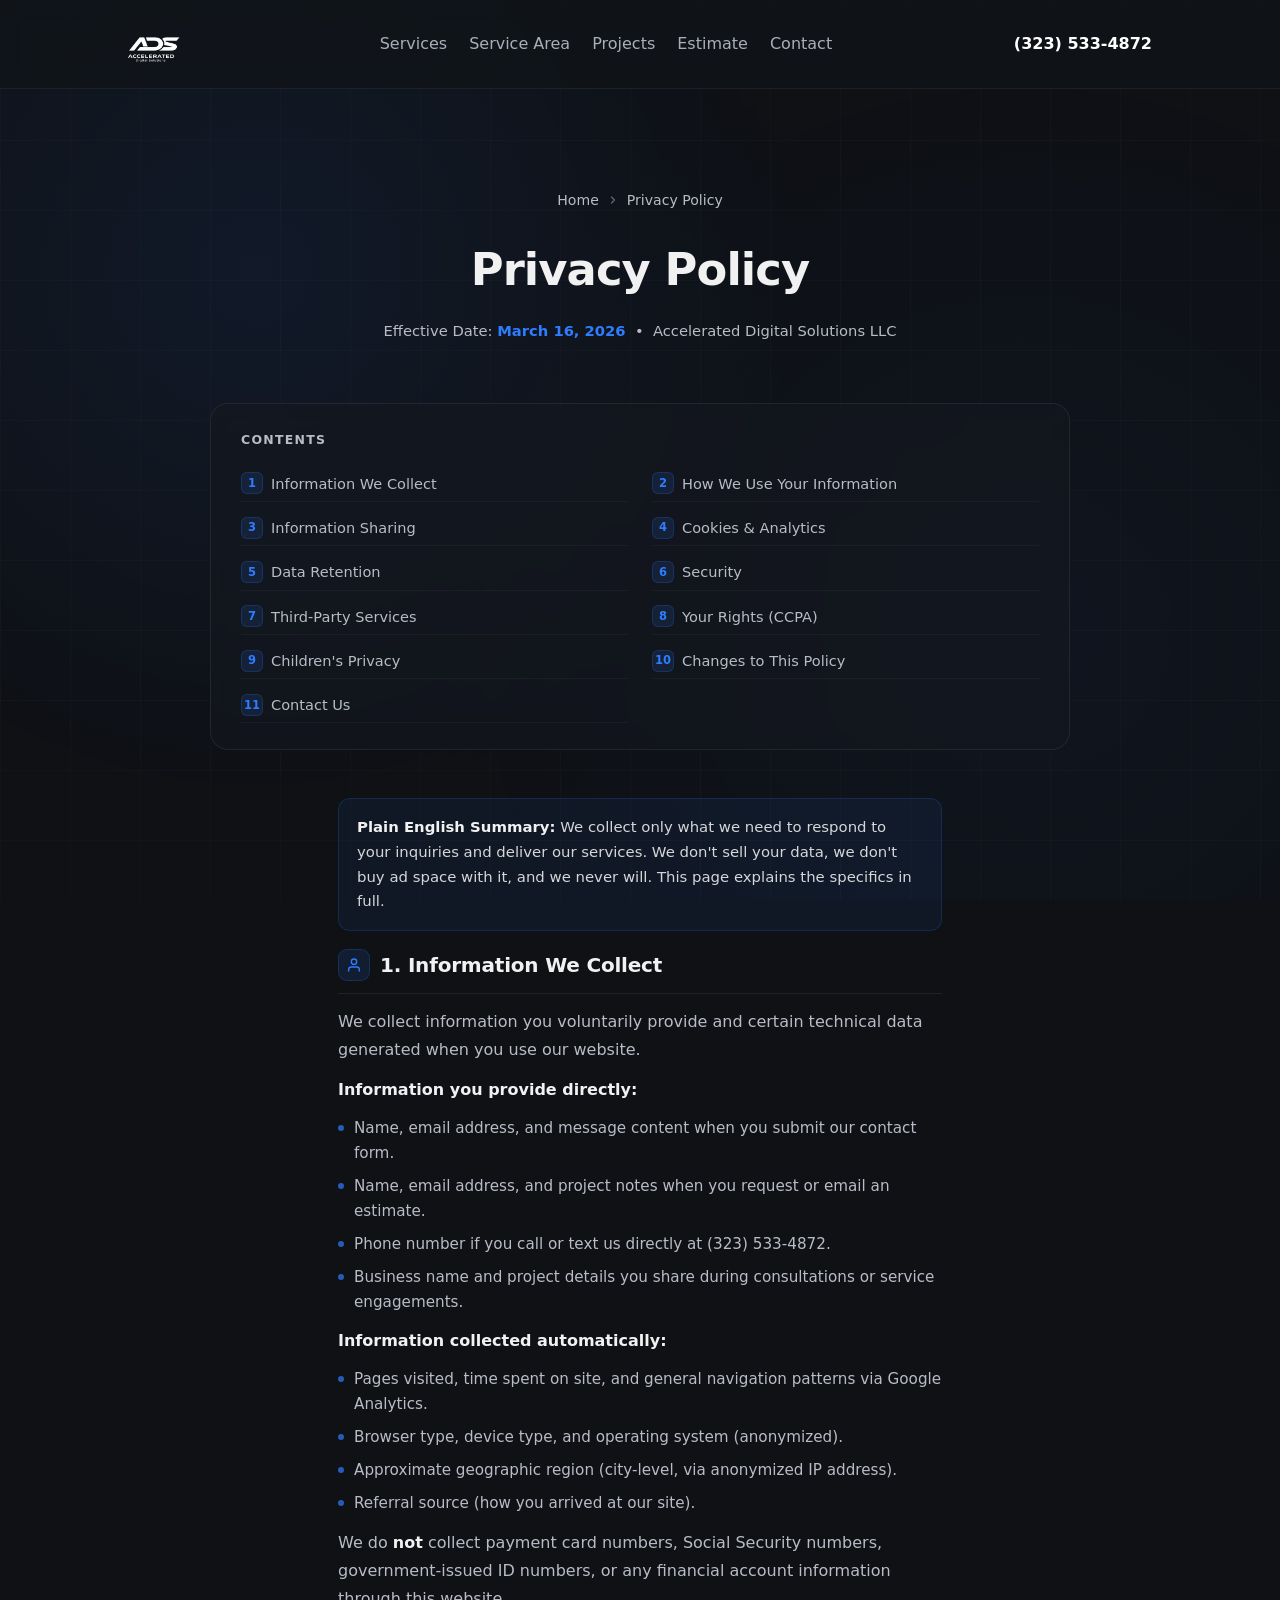
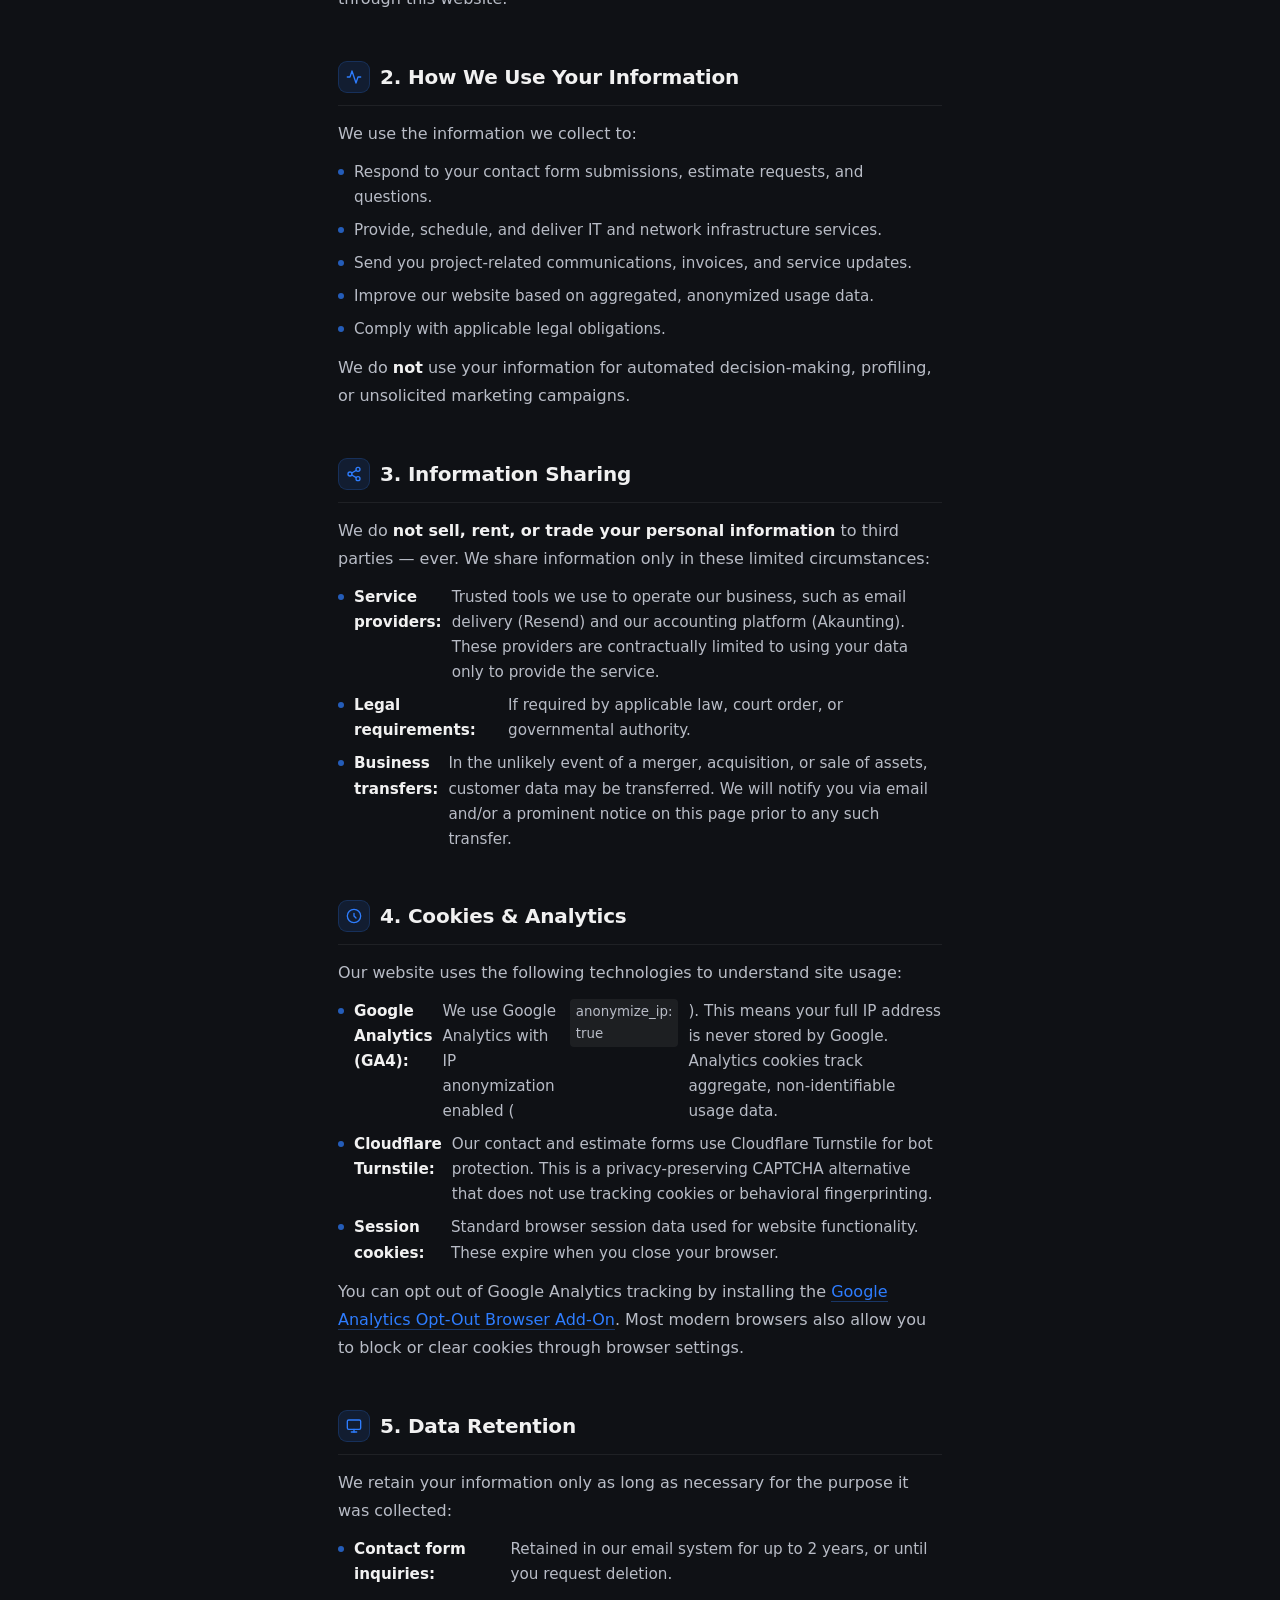
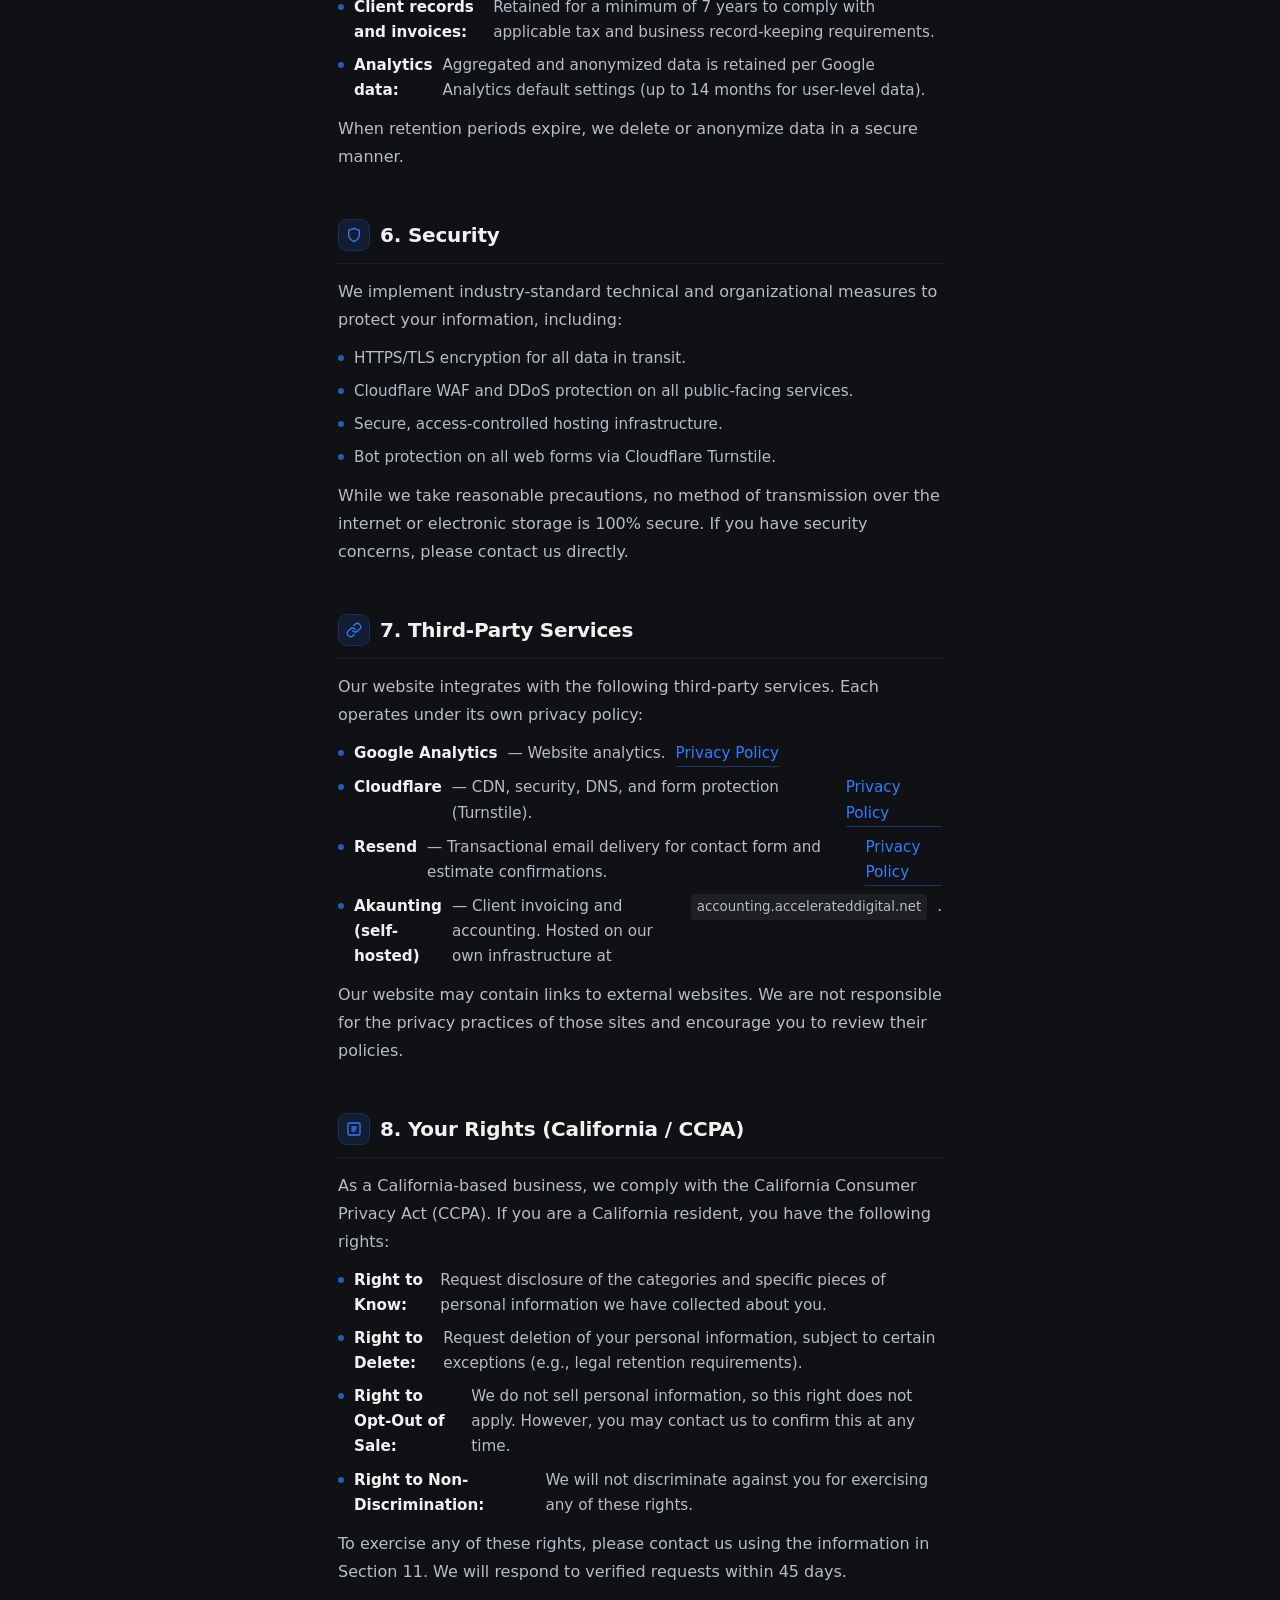
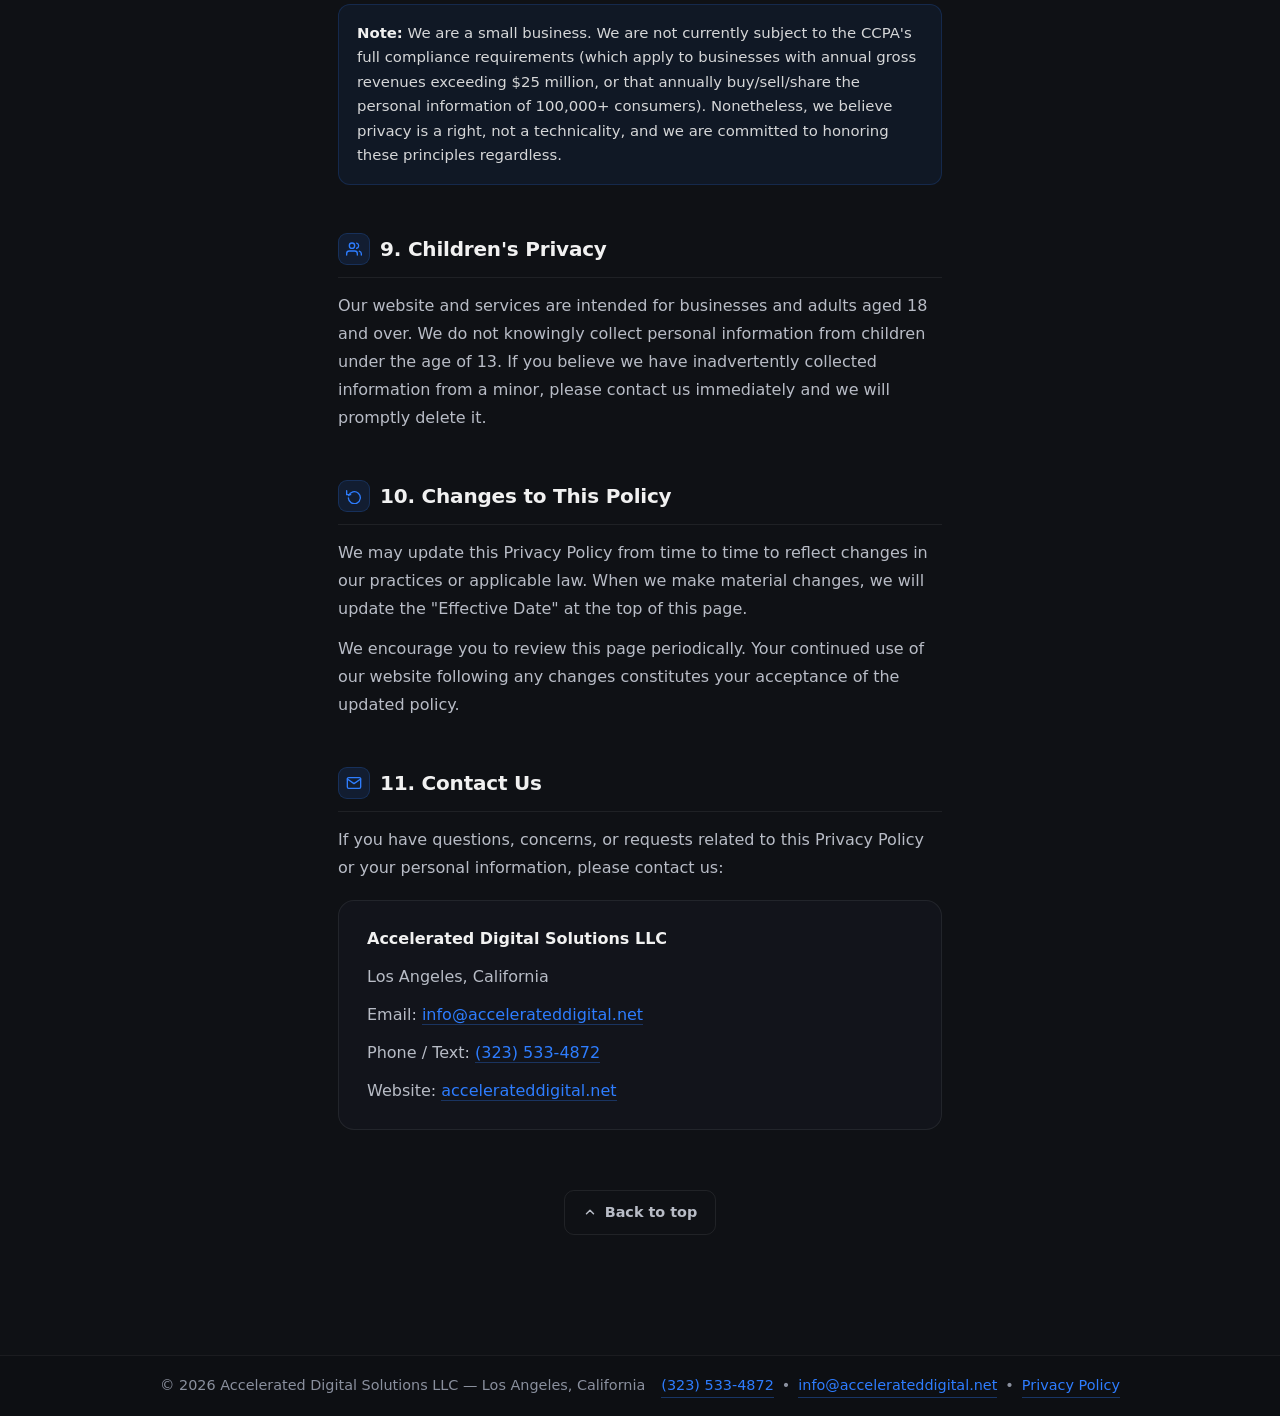
==== privacy-policy.html @ c63324ec "Page creation" ====
<!DOCTYPE html>
<html lang="en">
<head>
  <meta charset="UTF-8" />
  <meta name="viewport" content="width=device-width, initial-scale=1.0" />
  <title>Privacy Policy | Accelerated Digital Solutions LLC</title>
  <meta name="description" content="Privacy Policy for Accelerated Digital Solutions LLC. Learn how we collect, use, and protect your information." />
  <meta name="robots" content="index,follow" />
  <meta name="author" content="Accelerated Digital Solutions LLC" />
  <link rel="canonical" href="https://www.accelerateddigital.net/privacy-policy" />

  <!-- Open Graph -->
  <meta property="og:type" content="website" />
  <meta property="og:url" content="https://www.accelerateddigital.net/privacy-policy" />
  <meta property="og:title" content="Privacy Policy | Accelerated Digital Solutions LLC" />
  <meta property="og:description" content="Privacy Policy for Accelerated Digital Solutions LLC." />
  <meta property="og:image" content="https://www.accelerateddigital.net/assets/og-image.png" />
  <meta property="og:site_name" content="Accelerated Digital Solutions LLC" />

  <!-- Google Analytics -->
  <script async src="https://www.googletagmanager.com/gtag/js?id=G-X59WX00S4E"></script>
  <script>
    window.dataLayer = window.dataLayer || [];
    function gtag(){dataLayer.push(arguments);}
    gtag('js', new Date());
    gtag('config', 'G-X59WX00S4E', { anonymize_ip: true });
  </script>

  <link rel="stylesheet" href="style.css?v=2" />
  <link rel="icon" href="assets/favicon.svg" type="image/svg+xml" />

  <style>
    /* ===== Privacy page specific styles ===== */
    .privacy-hero {
      padding: 100px 10% 60px;
      text-align: center;
      position: relative;
    }
    .privacy-hero h1 {
      font-size: clamp(2rem, 3.5vw, 2.8rem);
      margin-bottom: 14px;
      letter-spacing: -0.02em;
    }
    .privacy-hero .effective {
      color: var(--muted);
      font-size: 0.92rem;
    }
    .privacy-hero .effective span {
      color: var(--accent);
      font-weight: 600;
    }

    /* Breadcrumb */
    .breadcrumb {
      display: flex;
      align-items: center;
      justify-content: center;
      gap: 8px;
      margin-bottom: 22px;
      font-size: 0.88rem;
      color: var(--muted);
    }
    .breadcrumb a {
      color: var(--muted);
      text-decoration: none;
      transition: color .2s;
    }
    .breadcrumb a:hover { color: var(--text); }
    .breadcrumb svg { opacity: 0.5; flex-shrink: 0; }

    /* Table of contents */
    .toc-card {
      max-width: 860px;
      margin: 0 auto 48px;
      padding: 26px 30px;
      background: rgba(21,24,31,0.65);
      border: 1px solid rgba(255,255,255,0.07);
      border-radius: 18px;
      backdrop-filter: blur(8px);
    }
    .toc-card h2 {
      font-size: 0.78rem;
      font-weight: 700;
      text-transform: uppercase;
      letter-spacing: 0.1em;
      color: var(--muted);
      margin-bottom: 16px;
    }
    .toc-grid {
      display: grid;
      grid-template-columns: 1fr 1fr;
      gap: 8px 24px;
    }
    .toc-grid a {
      display: flex;
      align-items: center;
      gap: 8px;
      color: var(--muted);
      text-decoration: none;
      font-size: 0.91rem;
      padding: 6px 0;
      border-bottom: 1px solid rgba(255,255,255,0.04);
      transition: color .18s;
    }
    .toc-grid a:hover { color: var(--text); }
    .toc-num {
      flex: 0 0 22px;
      height: 22px;
      border-radius: 6px;
      background: rgba(46,125,255,0.12);
      border: 1px solid rgba(46,125,255,0.2);
      color: var(--accent);
      font-size: 0.72rem;
      font-weight: 700;
      display: flex;
      align-items: center;
      justify-content: center;
    }

    /* Main content area */
    .privacy-content {
      max-width: 860px;
      margin: 0 auto;
      padding: 0 10% 80px;
    }
    .privacy-section {
      margin-bottom: 48px;
      scroll-margin-top: 100px;
    }
    .privacy-section h2 {
      font-size: 1.25rem;
      font-weight: 700;
      letter-spacing: -0.01em;
      margin-bottom: 14px;
      padding-bottom: 12px;
      border-bottom: 1px solid rgba(255,255,255,0.07);
      display: flex;
      align-items: center;
      gap: 10px;
    }
    .section-icon {
      width: 32px;
      height: 32px;
      border-radius: 9px;
      background: rgba(46,125,255,0.12);
      border: 1px solid rgba(46,125,255,0.2);
      display: flex;
      align-items: center;
      justify-content: center;
      color: var(--accent);
      flex-shrink: 0;
    }
    .privacy-section p {
      color: var(--muted);
      line-height: 1.75;
      margin-bottom: 12px;
    }
    .privacy-section p:last-child { margin-bottom: 0; }
    .privacy-section ul {
      list-style: none;
      padding: 0;
      margin: 12px 0;
      display: flex;
      flex-direction: column;
      gap: 8px;
    }
    .privacy-section ul li {
      display: flex;
      align-items: flex-start;
      gap: 10px;
      color: var(--muted);
      font-size: 0.95rem;
      line-height: 1.65;
    }
    .bullet-dot {
      flex: 0 0 6px;
      width: 6px;
      height: 6px;
      border-radius: 50%;
      background: var(--accent);
      margin-top: 9px;
      opacity: 0.7;
    }

    /* Info callout boxes */
    .info-box {
      background: rgba(46,125,255,0.07);
      border: 1px solid rgba(46,125,255,0.18);
      border-radius: 12px;
      padding: 16px 18px;
      margin: 18px 0;
      color: rgba(241,241,241,0.88);
      font-size: 0.93rem;
      line-height: 1.65;
    }
    .info-box strong { color: var(--text); }

    /* Contact block */
    .contact-block {
      background: rgba(21,24,31,0.65);
      border: 1px solid rgba(255,255,255,0.07);
      border-radius: 16px;
      padding: 24px 28px;
      margin-top: 18px;
    }
    .contact-block p {
      margin-bottom: 10px;
    }
    .contact-block a {
      color: var(--accent);
      text-decoration: none;
      border-bottom: 1px solid rgba(46,125,255,0.3);
      transition: border-color .2s;
    }
    .contact-block a:hover { border-bottom-color: rgba(46,125,255,0.8); }

    /* Back to top */
    .back-to-top {
      display: flex;
      justify-content: center;
      margin-top: 60px;
      padding-bottom: 40px;
    }
    .back-to-top a {
      display: inline-flex;
      align-items: center;
      gap: 8px;
      color: var(--muted);
      text-decoration: none;
      font-size: 0.9rem;
      font-weight: 600;
      padding: 10px 18px;
      border: 1px solid rgba(255,255,255,0.08);
      border-radius: 10px;
      transition: color .2s, border-color .2s;
    }
    .back-to-top a:hover { color: var(--text); border-color: rgba(255,255,255,0.18); }

    /* Site footer inner layout (matches index) */
    .site-footer-inner {
      display: flex;
      flex-wrap: wrap;
      justify-content: center;
      gap: 8px 16px;
    }
    .site-footer-links {
      display: flex;
      align-items: center;
      gap: 8px;
      flex-wrap: wrap;
      justify-content: center;
    }

    @media (max-width: 720px) {
      .privacy-hero { padding: 90px 6% 50px; }
      .privacy-content { padding: 0 6% 60px; }
      .toc-card { margin: 0 6% 40px; }
      .toc-grid { grid-template-columns: 1fr; }
    }
  </style>
</head>
<body>
  <a class="skip-link" href="#main-content">Skip to main content</a>
  <div class="bg-grid" aria-hidden="true"></div>

  <header class="site-header" id="siteHeader">
    <a class="brand" href="/" aria-label="Accelerated Digital Solutions — Home">
      <img src="assets/ADS%20LOGO%20WHITE%20MONOGRAM.svg?v=1" alt="Accelerated Digital Solutions" class="brand-logo" draggable="false" />
    </a>
    <nav class="site-nav" id="siteNav" aria-label="Primary navigation">
      <a href="/#services">Services</a>
      <a href="/#service-area">Service Area</a>
      <a href="/#projects">Projects</a>
      <a href="/#estimate">Estimate</a>
      <a href="/#contact">Contact</a>
    </nav>
    <div class="contact-phone">
      <a href="tel:+13235334872">(323) 533-4872</a>
    </div>
    <button class="nav-hamburger" id="navHamburger" type="button"
      aria-label="Open navigation menu" aria-expanded="false" aria-controls="mobileNavPanel">
      <span class="ham-bar"></span>
      <span class="ham-bar"></span>
      <span class="ham-bar"></span>
    </button>
  </header>

  <!-- Mobile nav overlay -->
  <div id="mobileNavPanel" class="mobile-nav-panel" hidden aria-label="Mobile navigation">
    <nav class="mobile-nav-links">
      <a href="/#services">Services</a>
      <a href="/#service-area">Service Area</a>
      <a href="/#projects">Projects</a>
      <a href="/#estimate">Estimate</a>
      <a href="/#contact">Contact</a>
    </nav>
    <a class="mobile-nav-phone" href="tel:+13235334872">(323) 533-4872</a>
  </div>

  <main id="main-content">

    <!-- Hero -->
    <section class="privacy-hero">
      <nav class="breadcrumb" aria-label="Breadcrumb">
        <a href="/">Home</a>
        <svg width="12" height="12" viewBox="0 0 24 24" fill="none" stroke="currentColor" stroke-width="2.5" stroke-linecap="round" stroke-linejoin="round" aria-hidden="true"><path d="M9 18l6-6-6-6"/></svg>
        <span>Privacy Policy</span>
      </nav>
      <h1>Privacy Policy</h1>
      <p class="effective">Effective Date: <span>March 16, 2026</span> &nbsp;•&nbsp; Accelerated Digital Solutions LLC</p>
    </section>

    <!-- Table of Contents -->
    <div class="toc-card" role="navigation" aria-label="Table of contents">
      <h2>Contents</h2>
      <div class="toc-grid">
        <a href="#information-we-collect"><span class="toc-num">1</span>Information We Collect</a>
        <a href="#how-we-use"><span class="toc-num">2</span>How We Use Your Information</a>
        <a href="#information-sharing"><span class="toc-num">3</span>Information Sharing</a>
        <a href="#cookies-analytics"><span class="toc-num">4</span>Cookies &amp; Analytics</a>
        <a href="#data-retention"><span class="toc-num">5</span>Data Retention</a>
        <a href="#security"><span class="toc-num">6</span>Security</a>
        <a href="#third-party"><span class="toc-num">7</span>Third-Party Services</a>
        <a href="#your-rights"><span class="toc-num">8</span>Your Rights (CCPA)</a>
        <a href="#childrens-privacy"><span class="toc-num">9</span>Children's Privacy</a>
        <a href="#changes"><span class="toc-num">10</span>Changes to This Policy</a>
        <a href="#contact-us"><span class="toc-num">11</span>Contact Us</a>
      </div>
    </div>

    <!-- Content -->
    <div class="privacy-content">

      <div class="info-box">
        <strong>Plain English Summary:</strong> We collect only what we need to respond to your inquiries and deliver our services. We don't sell your data, we don't buy ad space with it, and we never will. This page explains the specifics in full.
      </div>

      <!-- 1. Information We Collect -->
      <section class="privacy-section" id="information-we-collect">
        <h2>
          <span class="section-icon" aria-hidden="true">
            <svg width="16" height="16" viewBox="0 0 24 24" fill="none" stroke="currentColor" stroke-width="2" stroke-linecap="round" stroke-linejoin="round"><path d="M20 21v-2a4 4 0 0 0-4-4H8a4 4 0 0 0-4 4v2"/><circle cx="12" cy="7" r="4"/></svg>
          </span>
          1. Information We Collect
        </h2>
        <p>We collect information you voluntarily provide and certain technical data generated when you use our website.</p>

        <p><strong style="color:var(--text);">Information you provide directly:</strong></p>
        <ul>
          <li><span class="bullet-dot" aria-hidden="true"></span>Name, email address, and message content when you submit our contact form.</li>
          <li><span class="bullet-dot" aria-hidden="true"></span>Name, email address, and project notes when you request or email an estimate.</li>
          <li><span class="bullet-dot" aria-hidden="true"></span>Phone number if you call or text us directly at (323) 533-4872.</li>
          <li><span class="bullet-dot" aria-hidden="true"></span>Business name and project details you share during consultations or service engagements.</li>
        </ul>

        <p><strong style="color:var(--text);">Information collected automatically:</strong></p>
        <ul>
          <li><span class="bullet-dot" aria-hidden="true"></span>Pages visited, time spent on site, and general navigation patterns via Google Analytics.</li>
          <li><span class="bullet-dot" aria-hidden="true"></span>Browser type, device type, and operating system (anonymized).</li>
          <li><span class="bullet-dot" aria-hidden="true"></span>Approximate geographic region (city-level, via anonymized IP address).</li>
          <li><span class="bullet-dot" aria-hidden="true"></span>Referral source (how you arrived at our site).</li>
        </ul>
        <p>We do <strong style="color:var(--text);">not</strong> collect payment card numbers, Social Security numbers, government-issued ID numbers, or any financial account information through this website.</p>
      </section>

      <!-- 2. How We Use -->
      <section class="privacy-section" id="how-we-use">
        <h2>
          <span class="section-icon" aria-hidden="true">
            <svg width="16" height="16" viewBox="0 0 24 24" fill="none" stroke="currentColor" stroke-width="2" stroke-linecap="round" stroke-linejoin="round"><polyline points="22 12 18 12 15 21 9 3 6 12 2 12"/></svg>
          </span>
          2. How We Use Your Information
        </h2>
        <p>We use the information we collect to:</p>
        <ul>
          <li><span class="bullet-dot" aria-hidden="true"></span>Respond to your contact form submissions, estimate requests, and questions.</li>
          <li><span class="bullet-dot" aria-hidden="true"></span>Provide, schedule, and deliver IT and network infrastructure services.</li>
          <li><span class="bullet-dot" aria-hidden="true"></span>Send you project-related communications, invoices, and service updates.</li>
          <li><span class="bullet-dot" aria-hidden="true"></span>Improve our website based on aggregated, anonymized usage data.</li>
          <li><span class="bullet-dot" aria-hidden="true"></span>Comply with applicable legal obligations.</li>
        </ul>
        <p>We do <strong style="color:var(--text);">not</strong> use your information for automated decision-making, profiling, or unsolicited marketing campaigns.</p>
      </section>

      <!-- 3. Information Sharing -->
      <section class="privacy-section" id="information-sharing">
        <h2>
          <span class="section-icon" aria-hidden="true">
            <svg width="16" height="16" viewBox="0 0 24 24" fill="none" stroke="currentColor" stroke-width="2" stroke-linecap="round" stroke-linejoin="round"><circle cx="18" cy="5" r="3"/><circle cx="6" cy="12" r="3"/><circle cx="18" cy="19" r="3"/><line x1="8.59" y1="13.51" x2="15.42" y2="17.49"/><line x1="15.41" y1="6.51" x2="8.59" y2="10.49"/></svg>
          </span>
          3. Information Sharing
        </h2>
        <p>We do <strong style="color:var(--text);">not sell, rent, or trade your personal information</strong> to third parties — ever. We share information only in these limited circumstances:</p>
        <ul>
          <li><span class="bullet-dot" aria-hidden="true"></span><strong style="color:var(--text);">Service providers:</strong> Trusted tools we use to operate our business, such as email delivery (Resend) and our accounting platform (Akaunting). These providers are contractually limited to using your data only to provide the service.</li>
          <li><span class="bullet-dot" aria-hidden="true"></span><strong style="color:var(--text);">Legal requirements:</strong> If required by applicable law, court order, or governmental authority.</li>
          <li><span class="bullet-dot" aria-hidden="true"></span><strong style="color:var(--text);">Business transfers:</strong> In the unlikely event of a merger, acquisition, or sale of assets, customer data may be transferred. We will notify you via email and/or a prominent notice on this page prior to any such transfer.</li>
        </ul>
      </section>

      <!-- 4. Cookies & Analytics -->
      <section class="privacy-section" id="cookies-analytics">
        <h2>
          <span class="section-icon" aria-hidden="true">
            <svg width="16" height="16" viewBox="0 0 24 24" fill="none" stroke="currentColor" stroke-width="2" stroke-linecap="round" stroke-linejoin="round"><circle cx="12" cy="12" r="10"/><path d="M12 8v4l3 3"/></svg>
          </span>
          4. Cookies &amp; Analytics
        </h2>
        <p>Our website uses the following technologies to understand site usage:</p>
        <ul>
          <li><span class="bullet-dot" aria-hidden="true"></span><strong style="color:var(--text);">Google Analytics (GA4):</strong> We use Google Analytics with IP anonymization enabled (<code style="background:rgba(255,255,255,0.06);padding:2px 6px;border-radius:4px;font-size:0.88em;">anonymize_ip: true</code>). This means your full IP address is never stored by Google. Analytics cookies track aggregate, non-identifiable usage data.</li>
          <li><span class="bullet-dot" aria-hidden="true"></span><strong style="color:var(--text);">Cloudflare Turnstile:</strong> Our contact and estimate forms use Cloudflare Turnstile for bot protection. This is a privacy-preserving CAPTCHA alternative that does not use tracking cookies or behavioral fingerprinting.</li>
          <li><span class="bullet-dot" aria-hidden="true"></span><strong style="color:var(--text);">Session cookies:</strong> Standard browser session data used for website functionality. These expire when you close your browser.</li>
        </ul>
        <p>You can opt out of Google Analytics tracking by installing the <a href="https://tools.google.com/dlpage/gaoptout" target="_blank" rel="noopener noreferrer" class="link">Google Analytics Opt-Out Browser Add-On</a>. Most modern browsers also allow you to block or clear cookies through browser settings.</p>
      </section>

      <!-- 5. Data Retention -->
      <section class="privacy-section" id="data-retention">
        <h2>
          <span class="section-icon" aria-hidden="true">
            <svg width="16" height="16" viewBox="0 0 24 24" fill="none" stroke="currentColor" stroke-width="2" stroke-linecap="round" stroke-linejoin="round"><rect x="2" y="3" width="20" height="14" rx="2"/><line x1="8" y1="21" x2="16" y2="21"/><line x1="12" y1="17" x2="12" y2="21"/></svg>
          </span>
          5. Data Retention
        </h2>
        <p>We retain your information only as long as necessary for the purpose it was collected:</p>
        <ul>
          <li><span class="bullet-dot" aria-hidden="true"></span><strong style="color:var(--text);">Contact form inquiries:</strong> Retained in our email system for up to 2 years, or until you request deletion.</li>
          <li><span class="bullet-dot" aria-hidden="true"></span><strong style="color:var(--text);">Client records and invoices:</strong> Retained for a minimum of 7 years to comply with applicable tax and business record-keeping requirements.</li>
          <li><span class="bullet-dot" aria-hidden="true"></span><strong style="color:var(--text);">Analytics data:</strong> Aggregated and anonymized data is retained per Google Analytics default settings (up to 14 months for user-level data).</li>
        </ul>
        <p>When retention periods expire, we delete or anonymize data in a secure manner.</p>
      </section>

      <!-- 6. Security -->
      <section class="privacy-section" id="security">
        <h2>
          <span class="section-icon" aria-hidden="true">
            <svg width="16" height="16" viewBox="0 0 24 24" fill="none" stroke="currentColor" stroke-width="2" stroke-linecap="round" stroke-linejoin="round"><path d="M12 22s8-4 8-10V5l-8-3-8 3v7c0 6 8 10 8 10z"/></svg>
          </span>
          6. Security
        </h2>
        <p>We implement industry-standard technical and organizational measures to protect your information, including:</p>
        <ul>
          <li><span class="bullet-dot" aria-hidden="true"></span>HTTPS/TLS encryption for all data in transit.</li>
          <li><span class="bullet-dot" aria-hidden="true"></span>Cloudflare WAF and DDoS protection on all public-facing services.</li>
          <li><span class="bullet-dot" aria-hidden="true"></span>Secure, access-controlled hosting infrastructure.</li>
          <li><span class="bullet-dot" aria-hidden="true"></span>Bot protection on all web forms via Cloudflare Turnstile.</li>
        </ul>
        <p>While we take reasonable precautions, no method of transmission over the internet or electronic storage is 100% secure. If you have security concerns, please contact us directly.</p>
      </section>

      <!-- 7. Third-Party Services -->
      <section class="privacy-section" id="third-party">
        <h2>
          <span class="section-icon" aria-hidden="true">
            <svg width="16" height="16" viewBox="0 0 24 24" fill="none" stroke="currentColor" stroke-width="2" stroke-linecap="round" stroke-linejoin="round"><path d="M10 13a5 5 0 0 0 7.54.54l3-3a5 5 0 0 0-7.07-7.07l-1.72 1.71"/><path d="M14 11a5 5 0 0 0-7.54-.54l-3 3a5 5 0 0 0 7.07 7.07l1.71-1.71"/></svg>
          </span>
          7. Third-Party Services
        </h2>
        <p>Our website integrates with the following third-party services. Each operates under its own privacy policy:</p>
        <ul>
          <li><span class="bullet-dot" aria-hidden="true"></span><strong style="color:var(--text);">Google Analytics</strong> — Website analytics. <a href="https://policies.google.com/privacy" target="_blank" rel="noopener noreferrer" class="link">Privacy Policy</a></li>
          <li><span class="bullet-dot" aria-hidden="true"></span><strong style="color:var(--text);">Cloudflare</strong> — CDN, security, DNS, and form protection (Turnstile). <a href="https://www.cloudflare.com/privacypolicy/" target="_blank" rel="noopener noreferrer" class="link">Privacy Policy</a></li>
          <li><span class="bullet-dot" aria-hidden="true"></span><strong style="color:var(--text);">Resend</strong> — Transactional email delivery for contact form and estimate confirmations. <a href="https://resend.com/privacy" target="_blank" rel="noopener noreferrer" class="link">Privacy Policy</a></li>
          <li><span class="bullet-dot" aria-hidden="true"></span><strong style="color:var(--text);">Akaunting (self-hosted)</strong> — Client invoicing and accounting. Hosted on our own infrastructure at <code style="background:rgba(255,255,255,0.06);padding:2px 6px;border-radius:4px;font-size:0.88em;">accounting.accelerateddigital.net</code>.</li>
        </ul>
        <p>Our website may contain links to external websites. We are not responsible for the privacy practices of those sites and encourage you to review their policies.</p>
      </section>

      <!-- 8. Your Rights (CCPA) -->
      <section class="privacy-section" id="your-rights">
        <h2>
          <span class="section-icon" aria-hidden="true">
            <svg width="16" height="16" viewBox="0 0 24 24" fill="none" stroke="currentColor" stroke-width="2" stroke-linecap="round" stroke-linejoin="round"><rect x="3" y="3" width="18" height="18" rx="2"/><path d="M9 9h6M9 12h6M9 15h4"/></svg>
          </span>
          8. Your Rights (California / CCPA)
        </h2>
        <p>As a California-based business, we comply with the California Consumer Privacy Act (CCPA). If you are a California resident, you have the following rights:</p>
        <ul>
          <li><span class="bullet-dot" aria-hidden="true"></span><strong style="color:var(--text);">Right to Know:</strong> Request disclosure of the categories and specific pieces of personal information we have collected about you.</li>
          <li><span class="bullet-dot" aria-hidden="true"></span><strong style="color:var(--text);">Right to Delete:</strong> Request deletion of your personal information, subject to certain exceptions (e.g., legal retention requirements).</li>
          <li><span class="bullet-dot" aria-hidden="true"></span><strong style="color:var(--text);">Right to Opt-Out of Sale:</strong> We do not sell personal information, so this right does not apply. However, you may contact us to confirm this at any time.</li>
          <li><span class="bullet-dot" aria-hidden="true"></span><strong style="color:var(--text);">Right to Non-Discrimination:</strong> We will not discriminate against you for exercising any of these rights.</li>
        </ul>
        <p>To exercise any of these rights, please contact us using the information in Section 11. We will respond to verified requests within 45 days.</p>
        <div class="info-box">
          <strong>Note:</strong> We are a small business. We are not currently subject to the CCPA's full compliance requirements (which apply to businesses with annual gross revenues exceeding $25 million, or that annually buy/sell/share the personal information of 100,000+ consumers). Nonetheless, we believe privacy is a right, not a technicality, and we are committed to honoring these principles regardless.
        </div>
      </section>

      <!-- 9. Children's Privacy -->
      <section class="privacy-section" id="childrens-privacy">
        <h2>
          <span class="section-icon" aria-hidden="true">
            <svg width="16" height="16" viewBox="0 0 24 24" fill="none" stroke="currentColor" stroke-width="2" stroke-linecap="round" stroke-linejoin="round"><path d="M17 21v-2a4 4 0 0 0-4-4H5a4 4 0 0 0-4 4v2"/><circle cx="9" cy="7" r="4"/><path d="M23 21v-2a4 4 0 0 0-3-3.87"/><path d="M16 3.13a4 4 0 0 1 0 7.75"/></svg>
          </span>
          9. Children's Privacy
        </h2>
        <p>Our website and services are intended for businesses and adults aged 18 and over. We do not knowingly collect personal information from children under the age of 13. If you believe we have inadvertently collected information from a minor, please contact us immediately and we will promptly delete it.</p>
      </section>

      <!-- 10. Changes -->
      <section class="privacy-section" id="changes">
        <h2>
          <span class="section-icon" aria-hidden="true">
            <svg width="16" height="16" viewBox="0 0 24 24" fill="none" stroke="currentColor" stroke-width="2" stroke-linecap="round" stroke-linejoin="round"><polyline points="1 4 1 10 7 10"/><path d="M3.51 15a9 9 0 1 0 .49-3.5"/></svg>
          </span>
          10. Changes to This Policy
        </h2>
        <p>We may update this Privacy Policy from time to time to reflect changes in our practices or applicable law. When we make material changes, we will update the "Effective Date" at the top of this page.</p>
        <p>We encourage you to review this page periodically. Your continued use of our website following any changes constitutes your acceptance of the updated policy.</p>
      </section>

      <!-- 11. Contact Us -->
      <section class="privacy-section" id="contact-us">
        <h2>
          <span class="section-icon" aria-hidden="true">
            <svg width="16" height="16" viewBox="0 0 24 24" fill="none" stroke="currentColor" stroke-width="2" stroke-linecap="round" stroke-linejoin="round"><path d="M4 4h16c1.1 0 2 .9 2 2v12c0 1.1-.9 2-2 2H4c-1.1 0-2-.9-2-2V6c0-1.1.9-2 2-2z"/><polyline points="22,6 12,13 2,6"/></svg>
          </span>
          11. Contact Us
        </h2>
        <p>If you have questions, concerns, or requests related to this Privacy Policy or your personal information, please contact us:</p>
        <div class="contact-block">
          <p><strong style="color:var(--text);">Accelerated Digital Solutions LLC</strong></p>
          <p>Los Angeles, California</p>
          <p>Email: <a href="mailto:info@accelerateddigital.net">info@accelerateddigital.net</a></p>
          <p>Phone / Text: <a href="tel:+13235334872">(323) 533-4872</a></p>
          <p>Website: <a href="https://www.accelerateddigital.net">accelerateddigital.net</a></p>
        </div>
      </section>

      <div class="back-to-top">
        <a href="#main-content">
          <svg width="14" height="14" viewBox="0 0 24 24" fill="none" stroke="currentColor" stroke-width="2.5" stroke-linecap="round" stroke-linejoin="round" aria-hidden="true"><path d="M18 15l-6-6-6 6"/></svg>
          Back to top
        </a>
      </div>

    </div>
  </main>

  <footer class="site-footer">
    <div class="site-footer-inner">
      <div>© 2026 Accelerated Digital Solutions LLC — Los Angeles, California</div>
      <div class="site-footer-links">
        <a class="link" href="tel:+13235334872">(323) 533-4872</a>
        <span aria-hidden="true">•</span>
        <a class="link" href="mailto:info@accelerateddigital.net">info@accelerateddigital.net</a>
        <span aria-hidden="true">•</span>
        <a class="link" href="/privacy-policy">Privacy Policy</a>
      </div>
    </div>
  </footer>

  <script>
    // Sticky header scroll effect
    (function () {
      const header = document.getElementById("siteHeader");
      const onScroll = () => header.classList.toggle("scrolled", (window.scrollY || 0) > 10);
      window.addEventListener("scroll", onScroll, { passive: true });
      onScroll();
    })();

    // Hamburger nav
    (function () {
      const hamburger = document.getElementById('navHamburger');
      const panel = document.getElementById('mobileNavPanel');
      if (!hamburger || !panel) return;
      const setOpen = (open) => {
        hamburger.setAttribute('aria-expanded', open ? 'true' : 'false');
        hamburger.classList.toggle('is-open', open);
        panel.hidden = !open;
        document.body.classList.toggle('nav-open', open);
      };
      hamburger.addEventListener('click', () => {
        setOpen(hamburger.getAttribute('aria-expanded') !== 'true');
      });
      panel.querySelectorAll('a').forEach(link => link.addEventListener('click', () => setOpen(false)));
      document.addEventListener('keydown', (e) => { if (e.key === 'Escape') setOpen(false); });
    })();
  </script>
</body>
</html>
---- style.css ----
html {
  scroll-behavior: smooth;
}

/* Offset anchor targets so sticky header doesn't cover the section */
section[id] {
  scroll-margin-top: 80px;
}

/* ===== Accessibility ===== */

/* Skip to main content link — visible only on keyboard focus */
.skip-link {
  position: fixed;
  top: -100%;
  left: 18px;
  z-index: 9999;
  background: var(--accent);
  color: white;
  font-weight: 700;
  font-size: 0.9rem;
  padding: 10px 20px;
  border-radius: 0 0 10px 10px;
  text-decoration: none;
  transition: top .15s ease;
}
.skip-link:focus {
  top: 0;
  outline: 3px solid white;
  outline-offset: 2px;
}

/* Screen-reader only utility class */
.sr-only {
  position: absolute;
  width: 1px;
  height: 1px;
  padding: 0;
  margin: -1px;
  overflow: hidden;
  clip: rect(0,0,0,0);
  white-space: nowrap;
  border: 0;
}

/* Global focus-visible styles — clear ring for keyboard navigation */
:focus-visible {
  outline: 2px solid var(--accent);
  outline-offset: 3px;
  border-radius: 4px;
}

/* Remove outline for mouse users only */
:focus:not(:focus-visible) {
  outline: none;
}

/* Stronger focus for interactive cards and buttons */
.btn:focus-visible,
button:focus-visible,
a:focus-visible {
  outline: 2px solid var(--accent);
  outline-offset: 3px;
  border-radius: 8px;
  box-shadow: 0 0 0 4px rgba(46,125,255,0.20);
}

/* Form inputs — restore focus visibility that was removed */
input:focus-visible,
select:focus-visible,
textarea:focus-visible {
  outline: 2px solid var(--accent);
  outline-offset: 0;
  border-color: var(--accent) !important;
  box-shadow: 0 0 0 3px rgba(46,125,255,0.18);
}

/* Improve muted text contrast slightly for WCAG AA */
:root {
  --muted: #c4c8d2;
}

* {
  margin: 0;
  padding: 0;
  box-sizing: border-box;
  font-family: "Segoe UI", system-ui, -apple-system, Arial, sans-serif;
}

:root{
  --bg: #0f1115;
  --panel: rgba(21,24,31,0.82);
  --text: #f1f1f1;
  --muted: #b8bcc6;
  --accent: #2e7dff;
  --border: rgba(255,255,255,0.08);
}

body {
  background-color: var(--bg);
  color: var(--text);
  line-height: 1.6;
  overflow-x: hidden;
}

/* ===== Animated background grid ===== */
.bg-grid{
  position: fixed;
  inset: 0;
  z-index: -2;
  pointer-events: none;
  opacity: 0.45;

  background-image:
    linear-gradient(to right, rgba(255,255,255,0.04) 1px, transparent 1px),
    linear-gradient(to bottom, rgba(255,255,255,0.04) 1px, transparent 1px),
    radial-gradient(circle at 20% 30%, rgba(46,125,255,0.20), transparent 45%),
    radial-gradient(circle at 80% 70%, rgba(46,125,255,0.10), transparent 50%);

  background-size:
    70px 70px,
    70px 70px,
    100% 100%,
    100% 100%;

  animation: gridDrift 24s linear infinite;
}

@keyframes gridDrift{
  0% {background-position:0 0,0 0,0 0,0 0;}
  100% {background-position:200px 150px,150px 200px,0 0,0 0;}
}

@media (prefers-reduced-motion: reduce){
  .bg-grid{ animation: none; }
  html { scroll-behavior: auto; }
}

/* ===== Header ===== */
.site-header {
  display:flex;
  justify-content:space-between;
  align-items:center;
  padding:18px 10%;
  position:sticky;
  top:0;
  z-index:10;
  background:rgba(17,20,24,0.75);
  backdrop-filter:blur(10px);
  border-bottom:1px solid rgba(255,255,255,0.06);
  transition: padding .22s ease, background-color .22s ease, box-shadow .22s ease, border-color .22s ease;
}

.site-header.scrolled{
  padding:10px 10%;
  background:rgba(10,12,15,0.90);
  border-bottom-color: rgba(255,255,255,0.08);
  box-shadow:0 10px 30px rgba(0,0,0,.35);
}

.brand{
  display:inline-flex;
  align-items:center;
  line-height: 0;
  text-decoration:none;
}
.contact-phone a {
  font-weight: 600;
  color: #ffffff;
  text-decoration: none;
  font-size: 16px;
}

.contact-phone a:hover {
  text-decoration: underline;
}
.brand-logo{
  width:52px;
  height:52px;
  transition: transform .2s ease, filter .22s ease, width .22s ease, height .22s ease;
}

.site-header.scrolled .brand-logo{
  width:44px;
  height:44px;
}

.brand:hover .brand-logo{
  filter:
    drop-shadow(0 0 14px rgba(46,125,255,0.35))
    drop-shadow(0 0 30px rgba(46,125,255,0.22));
  transform:scale(1.05);
}


.contact-phone a{ font-weight:600; color:#ffffff; text-decoration:none; font-size:16px; }
.contact-phone a:hover{ text-decoration:underline; }
/* Nav + Active highlight */
.site-nav{
  display:flex;
  align-items:center;
}

.site-nav a{
  color:var(--muted);
  margin-left:18px;
  text-decoration:none;
  transition: color .2s ease, opacity .2s ease;
  position: relative;
  padding: 10px 2px;
  opacity: 0.92;
}

.site-nav a:hover{
  color:white;
  opacity: 1;
}

.site-nav a.active{
  color: white;
  opacity: 1;
}

.site-nav a.active::after{
  content:"";
  position:absolute;
  left:0;
  right:0;
  bottom: 3px;
  height:2px;
  border-radius: 2px;
  background: linear-gradient(90deg, rgba(46,125,255,0.95), rgba(46,125,255,0.35));
  box-shadow: 0 0 14px rgba(46,125,255,0.18);
}

/* ===== Hero ===== */
.hero{
  padding:110px 10% 80px;
  text-align:center;
  position:relative;
  overflow: hidden;
}

/* network topology SVG layer */
.hero-net{
  position:absolute;
  left:50%;
  top:70px;
  width: 1200px;
  height: 520px;
  transform: translate(-50%, 0);
  opacity: 0.18;
  z-index: 0;
  pointer-events: none;
  filter: drop-shadow(0 0 20px rgba(46,125,255,0.12));
}

.hero-net .net-lines line{
  stroke: rgba(46,125,255,0.40);
  stroke-width: 1.4;
  stroke-linecap: round;
  stroke-dasharray: 6 10;
  animation: dashMove 10s linear infinite;
}

@keyframes dashMove{
  0%{ stroke-dashoffset: 0; }
  100%{ stroke-dashoffset: -160; }
}

.hero-net .net-nodes circle{
  fill: rgba(46,125,255,0.85);
  opacity: 0.9;
  transform-origin: center;
  animation: nodePulse 4.5s ease-in-out infinite;
}

.hero-net .net-nodes circle:nth-child(2n){
  animation-duration: 5.6s;
  opacity: 0.75;
}
.hero-net .net-nodes circle:nth-child(3n){
  animation-duration: 6.8s;
  opacity: 0.65;
}

@keyframes nodePulse{
  0%, 100%{ transform: scale(1); filter: blur(0px); }
  50%{ transform: scale(1.25); filter: blur(0.2px); }
}

/* Full hero logo */
.hero-logo{
  width:300px;
  max-width:85%;
  margin-bottom:28px;
  position:relative;
  z-index:2;
  opacity:0;
  animation:logoFade 1.2s ease forwards;
}

/* Subtle animated glow behind hero logo */
.hero::before{
  content:"";
  position:absolute;
  top:110px;
  left:50%;
  transform:translateX(-50%);
  width:420px;
  height:420px;
  background:radial-gradient(circle,
    rgba(46,125,255,0.35) 0%,
    rgba(46,125,255,0.15) 35%,
    transparent 65%);
  filter:blur(40px);
  animation:glowPulse 6s ease-in-out infinite;
  z-index:1;
}

@keyframes glowPulse{
  0%{opacity:.6; transform:translateX(-50%) scale(.95);}
  50%{opacity:1; transform:translateX(-50%) scale(1.05);}
  100%{opacity:.6; transform:translateX(-50%) scale(.95);}
}

@keyframes logoFade{
  from{ opacity:0; transform:translateY(18px); }
  to{ opacity:1; transform:translateY(0); }
}

/* Hero text */
.hero h1{
  font-size:clamp(2.2rem,3.6vw,3.1rem);
  margin-bottom:16px;
  position: relative;
  z-index: 2;
}

.hero p{
  color:var(--muted);
  max-width:820px;
  margin:0 auto 28px;
  position: relative;
  z-index: 2;
}

/* Buttons */
.hero-actions{
  display:flex;
  gap:14px;
  justify-content:center;
  flex-wrap:wrap;
  position: relative;
  z-index: 2;
}

.btn{
  background:var(--accent);
  padding:12px 18px;
  border-radius:12px;
  color:white;
  text-decoration:none;
  font-weight:700;
  border:1px solid rgba(255,255,255,0.08);
  transition: transform .2s ease, background .2s ease;
  cursor: pointer;
}

.btn:hover{ transform:translateY(-1px); }

.btn-ghost{
  background:rgba(255,255,255,0.06);
}

/* ===== Sections ===== */
.section{
  padding:70px 10%;
  text-align:center;
}

.section h2{
  font-size:1.6rem;
  margin-bottom:10px;
}

.section-text{
  color:var(--muted);
  max-width:820px;
  margin:0 auto;
}

/* ===== Cards + Premium hover glow + reveal ===== */
.cards{
  display:flex;
  gap:18px;
  margin-top:34px;
  justify-content:center;
  flex-wrap:wrap;
}

.card{
  position: relative;
  background:var(--panel);
  backdrop-filter:blur(8px);
  padding:28px;
  border-radius:16px;
  width:290px;
  border:1px solid rgba(255,255,255,0.06);
  overflow: hidden;

  transition: transform .25s ease, border-color .25s ease, box-shadow .25s ease, opacity .45s ease;
}

/* reveal animation state */
.card.reveal{
  opacity: 0;
  transform: translateY(22px);
}

.card.reveal.visible{
  opacity: 1;
  transform: translateY(0);
}

/* mouse-follow glow layer */
.card::before{
  content:"";
  position:absolute;
  inset:-2px;
  background: radial-gradient(
    600px circle at var(--mx, 50%) var(--my, 50%),
    rgba(46,125,255,0.22),
    transparent 45%
  );
  opacity: 0;
  transition: opacity .25s ease;
  pointer-events: none;
}

.card:hover::before{
  opacity: 1;
}

.card:hover{
  transform:translateY(-8px);
  border-color:rgba(46,125,255,0.35);
  box-shadow: 0 18px 45px rgba(0,0,0,0.35);
}

.card h3{ margin-bottom:8px; position: relative; }
.card p{ color:var(--muted); position: relative; }

/* ===== Estimate Tool ===== */
.estimate-wrap{
  max-width: 1100px;
  margin: 30px auto 0;
}

.estimate-grid{
  display: grid;
  grid-template-columns: 1.1fr 0.9fr;
  gap: 18px;
  align-items: start;
  margin-top: 18px;
}

.estimate-card{
  text-align: left;
  background: rgba(17,20,24,0.55);
  border: 1px solid rgba(255,255,255,0.06);
  border-radius: 18px;
  backdrop-filter: blur(10px);
  padding: 22px;
}

.estimate-card h3{
  font-size: 1.05rem;
  margin-bottom: 10px;
}

.estimate-card h4{
  font-size: 0.98rem;
  margin: 10px 0;
}

.estimate-card .row{
  display: grid;
  grid-template-columns: 1fr 1fr;
  gap: 14px;
}

.estimate-card .field{
  display: flex;
  flex-direction: column;
  gap: 6px;
}

.estimate-card label{
  font-size: 0.92rem;
  color: rgba(184,188,198,0.92);
}

.estimate-card input,
.estimate-card select{
  padding: 12px 14px;
  border-radius: 12px;
  border: 1px solid rgba(255,255,255,0.08);
  background: rgba(21,24,31,0.75);
  color: white;
}

.hint{
  font-size: 0.86rem;
  color: rgba(184,188,198,0.82);
}

.divider{
  height: 1px;
  background: rgba(255,255,255,0.06);
  margin: 16px 0;
}

.toggles{
  display: grid;
  gap: 10px;
}

.toggle{
  display: flex;
  gap: 10px;
  align-items: center;
  color: rgba(241,241,241,0.92);
  user-select: none;
}

.toggle input{ transform: translateY(1px); }

.actions{
  display: flex;
  gap: 10px;
  flex-wrap: wrap;
  margin-top: 14px;
}

.disclaimer{
  margin-top: 14px;
  color: rgba(184,188,198,0.9);
  font-size: 0.9rem;
  line-height: 1.5;
}

.estimate-out .out-top{
  display: flex;
  justify-content: space-between;
  gap: 12px;
  align-items: baseline;
}

.updated{
  font-size: 0.85rem;
  color: rgba(184,188,198,0.85);
  text-align: right;
}

.total{
  font-size: 2.2rem;
  font-weight: 800;
  margin-top: 10px;
  letter-spacing: -0.02em;
}

.range{
  color: rgba(184,188,198,0.92);
  margin-top: 6px;
}

.breakdown{
  margin-top: 10px;
  display: grid;
  gap: 8px;
  font-size: 0.95rem;
}

.bd-row{
  display: grid;
  grid-template-columns: 1.6fr 0.4fr 0.6fr 0.6fr;
  gap: 10px;
  padding: 10px 12px;
  border: 1px solid rgba(255,255,255,0.06);
  border-radius: 14px;
  background: rgba(21,24,31,0.55);
}

.bd-label{ color: rgba(241,241,241,0.94); }
.bd-qty, .bd-unit, .bd-ext{ color: rgba(184,188,198,0.95); text-align: right; }
.bd-ext{ color: rgba(241,241,241,0.94); font-weight: 700; }

.bd-line{
  height: 1px;
  background: rgba(255,255,255,0.06);
  margin: 6px 0;
}

.bd-sub{
  color: rgba(241,241,241,0.9);
  font-weight: 700;
  margin-top: 6px;
}

.bd-note{
  padding: 10px 12px;
  border: 1px dashed rgba(255,255,255,0.18);
  border-radius: 14px;
  color: rgba(241,241,241,0.9);
  background: rgba(21,24,31,0.35);
}

.next .muted{
  color: rgba(184,188,198,0.92);
  margin: 8px 0 14px;
}

/* ===== Contact ===== */
.contact-wrap{
  max-width:860px;
  margin:28px auto 0;
  padding:22px;
  border-radius:18px;
  border:1px solid rgba(255,255,255,0.06);
  background:rgba(17,20,24,0.55);
  backdrop-filter:blur(10px);
  text-align:left;
}

.contact-form{
  display:grid;
  grid-template-columns:1fr 1fr;
  gap:14px;
}

.field{
  display:flex;
  flex-direction:column;
  gap:6px;
}

.field label{
  font-size: 0.92rem;
  color: rgba(184,188,198,0.92);
}

.field-full{ grid-column:1 / -1; }

.contact-form input,
.contact-form textarea{
  padding:12px 14px;
  border-radius:12px;
  border:1px solid var(--border);
  background:rgba(21,24,31,0.75);
  color:white;
}

.contact-form input:focus,
.contact-form textarea:focus{
  border-color: var(--accent);
  box-shadow: 0 0 0 3px rgba(46,125,255,0.18);
}

.turnstile-row{
  display:flex;
  justify-content:center;
}

.actions-row{ display:grid; gap:10px; }

.form-status{
  color: var(--muted);
  min-height: 1.2em;
  font-size: 0.95rem;
}

.contact-alt{
  grid-column:1/-1;
  color:var(--muted);
  margin-top: 6px;
}

.link{
  color:var(--accent);
  text-decoration:none;
  border-bottom:1px solid rgba(46,125,255,0.35);
}

.link:hover{
  border-bottom-color: rgba(46,125,255,0.8);
}
/* FLoating Contact Us */
.floating-contact {
  position: fixed;
  right: 18px;
  bottom: 18px;
  z-index: 9999;
  display: flex;
  flex-direction: column;
  align-items: flex-end;
  gap: 10px;
}

.floating-contact-toggle {
  border: none;
  border-radius: 999px;
  padding: 14px 18px;
  font-size: 15px;
  font-weight: 700;
  cursor: pointer;
  background: linear-gradient(135deg, #ffffff 0%, #d9d9d9 100%);
  color: #111111;
  box-shadow: 0 10px 30px rgba(0, 0, 0, 0.28);
  transition: transform 0.18s ease, box-shadow 0.18s ease, opacity 0.18s ease;
}

.floating-contact-toggle:hover {
  transform: translateY(-1px);
  box-shadow: 0 14px 34px rgba(0, 0, 0, 0.34);
}

.floating-contact-menu {
  display: flex;
  flex-direction: column;
  align-items: stretch;
  gap: 8px;
  opacity: 0;
  pointer-events: none;
  transform: translateY(8px) scale(0.98);
  transition: opacity 0.2s ease, transform 0.2s ease;
}

.floating-contact-menu.open {
  opacity: 1;
  pointer-events: auto;
  transform: translateY(0) scale(1);
}

.floating-contact-action {
  min-width: 160px;
  text-align: center;
  text-decoration: none;
  padding: 12px 16px;
  border-radius: 14px;
  font-weight: 700;
  font-size: 14px;
  backdrop-filter: blur(10px);
  box-shadow: 0 10px 24px rgba(0, 0, 0, 0.22);
  transition: transform 0.18s ease, opacity 0.18s ease;
}

.floating-contact-action:hover {
  transform: translateY(-1px);
}

.floating-contact-action.call {
  background: #ffffff;
  color: #111111;
}

.floating-contact-action.text {
  background: #1f2937;
  color: #ffffff;
  border: 1px solid rgba(255, 255, 255, 0.12);
}

@media (max-width: 640px) {
  .floating-contact {
    right: 14px;
    bottom: 14px;
  }

  .floating-contact-toggle {
    padding: 13px 16px;
    font-size: 14px;
  }

  .floating-contact-action {
    min-width: 148px;
    font-size: 14px;
  }
}
/* Hide honeypot */
#fax{
  position:absolute !important;
  left:-10000px !important;
  top:auto !important;
  width:1px !important;
  height:1px !important;
  overflow:hidden !important;
  opacity:0 !important;
  pointer-events:none !important;
}

/* ===== Footer ===== */
.site-footer{
  padding:18px;
  text-align:center;
  color:#8a909e;
  font-size:.9rem;
  background:rgba(13,15,19,0.7);
  border-top:1px solid rgba(255,255,255,0.06);
}

/* Footer link button — looks like an <a> */
button.link {
  background: none;
  border: none;
  padding: 0;
  cursor: pointer;
  font: inherit;
  color: inherit;
  text-decoration: underline;
  text-decoration-color: transparent;
  transition: color .2s, text-decoration-color .2s;
}
button.link:hover {
  color: white;
  text-decoration-color: rgba(255,255,255,0.3);
}

/* Prevent body scroll when modal is open */
body.modal-open { overflow: hidden; }

/* ===== Client Portal Modal ===== */
.portal-modal-backdrop {
  position: fixed;
  inset: 0;
  z-index: 2000;
  background: rgba(5, 7, 10, 0.82);
  backdrop-filter: blur(6px);
  display: flex;
  align-items: center;
  justify-content: center;
  padding: 20px;
  animation: fadeIn .15s ease;
}
.portal-modal-backdrop[hidden] { display: none; }

@keyframes fadeIn {
  from { opacity: 0; }
  to   { opacity: 1; }
}

.portal-modal {
  position: relative;
  background: linear-gradient(160deg, #111827, #0d1117);
  border: 1px solid rgba(255,255,255,0.09);
  border-radius: 20px;
  padding: 40px 36px 36px;
  max-width: 480px;
  width: 100%;
  box-shadow: 0 32px 80px rgba(0,0,0,0.55);
  animation: slideUp .18s ease;
}

@keyframes slideUp {
  from { transform: translateY(16px); opacity: 0; }
  to   { transform: translateY(0);    opacity: 1; }
}

.portal-modal-close {
  position: absolute;
  top: 16px;
  right: 16px;
  background: rgba(255,255,255,0.06);
  border: 1px solid rgba(255,255,255,0.08);
  color: var(--muted);
  border-radius: 8px;
  width: 32px;
  height: 32px;
  display: flex;
  align-items: center;
  justify-content: center;
  cursor: pointer;
  font-size: 14px;
  transition: background .15s, color .15s;
}
.portal-modal-close:hover { background: rgba(255,255,255,0.1); color: white; }

.portal-modal-icon {
  width: 52px;
  height: 52px;
  border-radius: 14px;
  background: linear-gradient(135deg, #1a3a6e, #0d1e3d);
  border: 1px solid rgba(46,125,255,0.25);
  display: flex;
  align-items: center;
  justify-content: center;
  color: var(--accent);
  margin-bottom: 20px;
}

.portal-modal-title {
  font-size: 1.5rem;
  font-weight: 800;
  color: var(--text);
  letter-spacing: -0.02em;
  margin: 0 0 8px;
}

.portal-modal-sub {
  color: var(--muted);
  font-size: 0.95rem;
  line-height: 1.6;
  margin: 0 0 24px;
}

.portal-modal-btn {
  display: inline-flex;
  align-items: center;
  gap: 8px;
  width: 100%;
  justify-content: center;
  padding: 14px 24px;
  font-size: 0.97rem;
  margin-bottom: 28px;
  text-decoration: none;
}

.portal-modal-steps {
  background: rgba(255,255,255,0.03);
  border: 1px solid rgba(255,255,255,0.07);
  border-radius: 12px;
  padding: 18px 20px;
  margin-bottom: 20px;
}

.portal-modal-steps-label {
  font-size: 0.78rem;
  font-weight: 700;
  letter-spacing: 0.08em;
  text-transform: uppercase;
  color: #6b7280;
  margin: 0 0 14px;
}

.portal-modal-list {
  list-style: none;
  padding: 0;
  margin: 0;
  display: flex;
  flex-direction: column;
  gap: 12px;
}

.portal-modal-list li {
  display: flex;
  gap: 12px;
  align-items: flex-start;
  font-size: 0.9rem;
  color: var(--muted);
  line-height: 1.5;
}

.portal-step-num {
  flex: 0 0 22px;
  height: 22px;
  border-radius: 50%;
  background: rgba(46,125,255,0.15);
  border: 1px solid rgba(46,125,255,0.3);
  color: var(--accent);
  font-size: 0.75rem;
  font-weight: 700;
  display: flex;
  align-items: center;
  justify-content: center;
  margin-top: 1px;
}

.portal-modal-help {
  font-size: 0.85rem;
  color: #6b7280;
  text-align: center;
  margin: 0;
}

@media (max-width: 480px) {
  .portal-modal { padding: 32px 22px 28px; }
}
/* ===== Floating Contact ===== */ .floating-contact{ position: fixed; right: 18px; bottom: 18px; z-index: 1100; display: flex; flex-direction: column; align-items: flex-end; gap: 12px; } .floating-contact-toggle{ display: inline-flex; align-items: center; gap: 10px; padding: 14px 18px; border: 1px solid rgba(255,255,255,0.08); border-radius: 999px; background: linear-gradient(180deg, rgba(17,20,24,0.94), rgba(12,14,18,0.94)); color: var(--text); box-shadow: 0 18px 40px rgba(0,0,0,0.38); backdrop-filter: blur(12px); cursor: pointer; font-size: 0.95rem; font-weight: 700; letter-spacing: 0.01em; transition: transform .2s ease, border-color .2s ease, box-shadow .2s ease; } .floating-contact-toggle:hover{ transform: translateY(-2px); border-color: rgba(46,125,255,0.35); box-shadow: 0 20px 48px rgba(0,0,0,0.42); } .floating-contact-dot{ width: 10px; height: 10px; border-radius: 999px; background: var(--accent); box-shadow: 0 0 14px rgba(46,125,255,0.75); flex: 0 0 auto; } .floating-contact-panel{ width: min(340px, calc(100vw - 28px)); } .floating-contact-card{ padding: 18px; border-radius: 18px; background: rgba(17,20,24,0.92); border: 1px solid rgba(255,255,255,0.08); backdrop-filter: blur(14px); box-shadow: 0 18px 48px rgba(0,0,0,0.40); text-align: left; transform: translateY(8px) scale(0.98); opacity: 0; pointer-events: none; transition: transform .2s ease, opacity .2s ease; } .floating-contact.open .floating-contact-card{ transform: translateY(0) scale(1); opacity: 1; pointer-events: auto; } .floating-contact-eyebrow{ color: var(--muted); font-size: 0.78rem; text-transform: uppercase; letter-spacing: 0.08em; margin-bottom: 8px; } .floating-contact-number{ display: inline-block; color: var(--text); text-decoration: none; font-size: 1.35rem; font-weight: 800; letter-spacing: -0.02em; margin-bottom: 8px; } .floating-contact-number:hover{ color: white; } .floating-contact-subtext{ color: var(--muted); font-size: 0.93rem; margin-bottom: 14px; } .floating-contact-actions{ display: flex; gap: 10px; flex-wrap: wrap; } .floating-contact-action{ flex: 1 1 120px; display: inline-flex; align-items: center; justify-content: center; min-height: 46px; padding: 12px 14px; border-radius: 12px; text-decoration: none; font-weight: 700; border: 1px solid rgba(255,255,255,0.08); transition: transform .2s ease, border-color .2s ease, background .2s ease; } .floating-contact-action:hover{ transform: translateY(-1px); } .floating-contact-action.primary{ background: var(--accent); color: white; } .floating-contact-action.ghost{ background: rgba(255,255,255,0.05); color: var(--text); } .floating-contact-action.primary:hover, .floating-contact-action.ghost:hover{ border-color: rgba(46,125,255,0.35); } .floating-contact-feedback{ min-height: 1.2em; margin-top: 10px; color: var(--muted); font-size: 0.88rem; } /* ===== Mobile ===== */
@media(max-width:900px){
  .estimate-grid{
    grid-template-columns: 1fr;
  }
}

@media(max-width:720px){
  .hero{ padding:90px 6% 60px; }
  .section{ padding:60px 6%; }

  .contact-form{ grid-template-columns:1fr; }

  .hero-logo{ width:220px; }
  .hero::before{ width:320px; height:320px; }

  .hero-net{
    width: 900px;
    height: 420px;
    top: 55px;
    opacity: 0.14;
  }

  .brand-logo{ width:48px; height:48px; }
  .site-header.scrolled .brand-logo{ width:42px; height:42px; }

  .estimate-card .row{
    grid-template-columns: 1fr;
  }

  .bd-row{
    grid-template-columns: 1.4fr 0.4fr 0.6fr 0.6fr;
  }
}
/* ===== Hamburger button (hidden on desktop) ===== */
.nav-hamburger {
  display: none;
  flex-direction: column;
  justify-content: center;
  align-items: center;
  gap: 5px;
  width: 42px;
  height: 42px;
  border: 1px solid rgba(255,255,255,0.10);
  border-radius: 10px;
  background: rgba(255,255,255,0.04);
  cursor: pointer;
  padding: 0;
  transition: background .15s ease, border-color .15s ease;
  flex-shrink: 0;
}
.nav-hamburger:hover {
  background: rgba(255,255,255,0.08);
  border-color: rgba(255,255,255,0.18);
}
.ham-bar {
  display: block;
  width: 20px;
  height: 2px;
  border-radius: 2px;
  background: var(--text);
  transition: transform .22s ease, opacity .22s ease;
  transform-origin: center;
}
.nav-hamburger.is-open .ham-bar:nth-child(1) { transform: translateY(7px) rotate(45deg); }
.nav-hamburger.is-open .ham-bar:nth-child(2) { opacity: 0; transform: scaleX(0); }
.nav-hamburger.is-open .ham-bar:nth-child(3) { transform: translateY(-7px) rotate(-45deg); }

/* ===== Mobile nav panel ===== */
.mobile-nav-panel {
  display: none; /* shown only on mobile via media query */
  position: fixed;
  top: 0;
  left: 0;
  right: 0;
  bottom: 0;
  z-index: 9;
  background: rgba(10, 12, 15, 0.97);
  backdrop-filter: blur(16px);
  flex-direction: column;
  justify-content: center;
  align-items: center;
  gap: 0;
  padding: 80px 24px 40px;
}
.mobile-nav-panel:not([hidden]) {
  display: flex;
}
.mobile-nav-links {
  display: flex;
  flex-direction: column;
  align-items: center;
  gap: 8px;
  width: 100%;
}
.mobile-nav-links a {
  display: block;
  width: 100%;
  max-width: 320px;
  text-align: center;
  color: var(--text);
  text-decoration: none;
  font-size: 1.4rem;
  font-weight: 600;
  letter-spacing: -0.01em;
  padding: 14px 0;
  border-bottom: 1px solid rgba(255,255,255,0.07);
  transition: color .15s ease;
}
.mobile-nav-links a:first-child { border-top: 1px solid rgba(255,255,255,0.07); }
.mobile-nav-links a:hover { color: var(--accent); }
.mobile-nav-phone {
  display: inline-block;
  margin-top: 32px;
  color: var(--muted);
  text-decoration: none;
  font-size: 1.1rem;
  font-weight: 600;
  letter-spacing: 0.01em;
  transition: color .15s ease;
}
.mobile-nav-phone:hover { color: var(--text); }

/* ===== Mobile breakpoint ===== */
@media (max-width: 720px) {
  .site-header {
    padding: 16px 5%;
  }
  .site-header.scrolled {
    padding: 10px 5%;
  }

  /* Hide desktop nav + phone on mobile */
  .site-nav,
  .contact-phone {
    display: none;
  }

  /* Show hamburger */
  .nav-hamburger {
    display: flex;
  }

  /* Prevent body scroll when nav is open */
  body.nav-open {
    overflow: hidden;
  }

  /* Keep floating contact above the mobile nav overlay */
  body.nav-open .floating-contact {
    z-index: 9999;
  }

  .floating-contact {
    right: 14px;
    bottom: 14px;
  }
  .floating-contact-toggle {
    padding: 13px 16px;
    font-size: 0.92rem;
  }
}
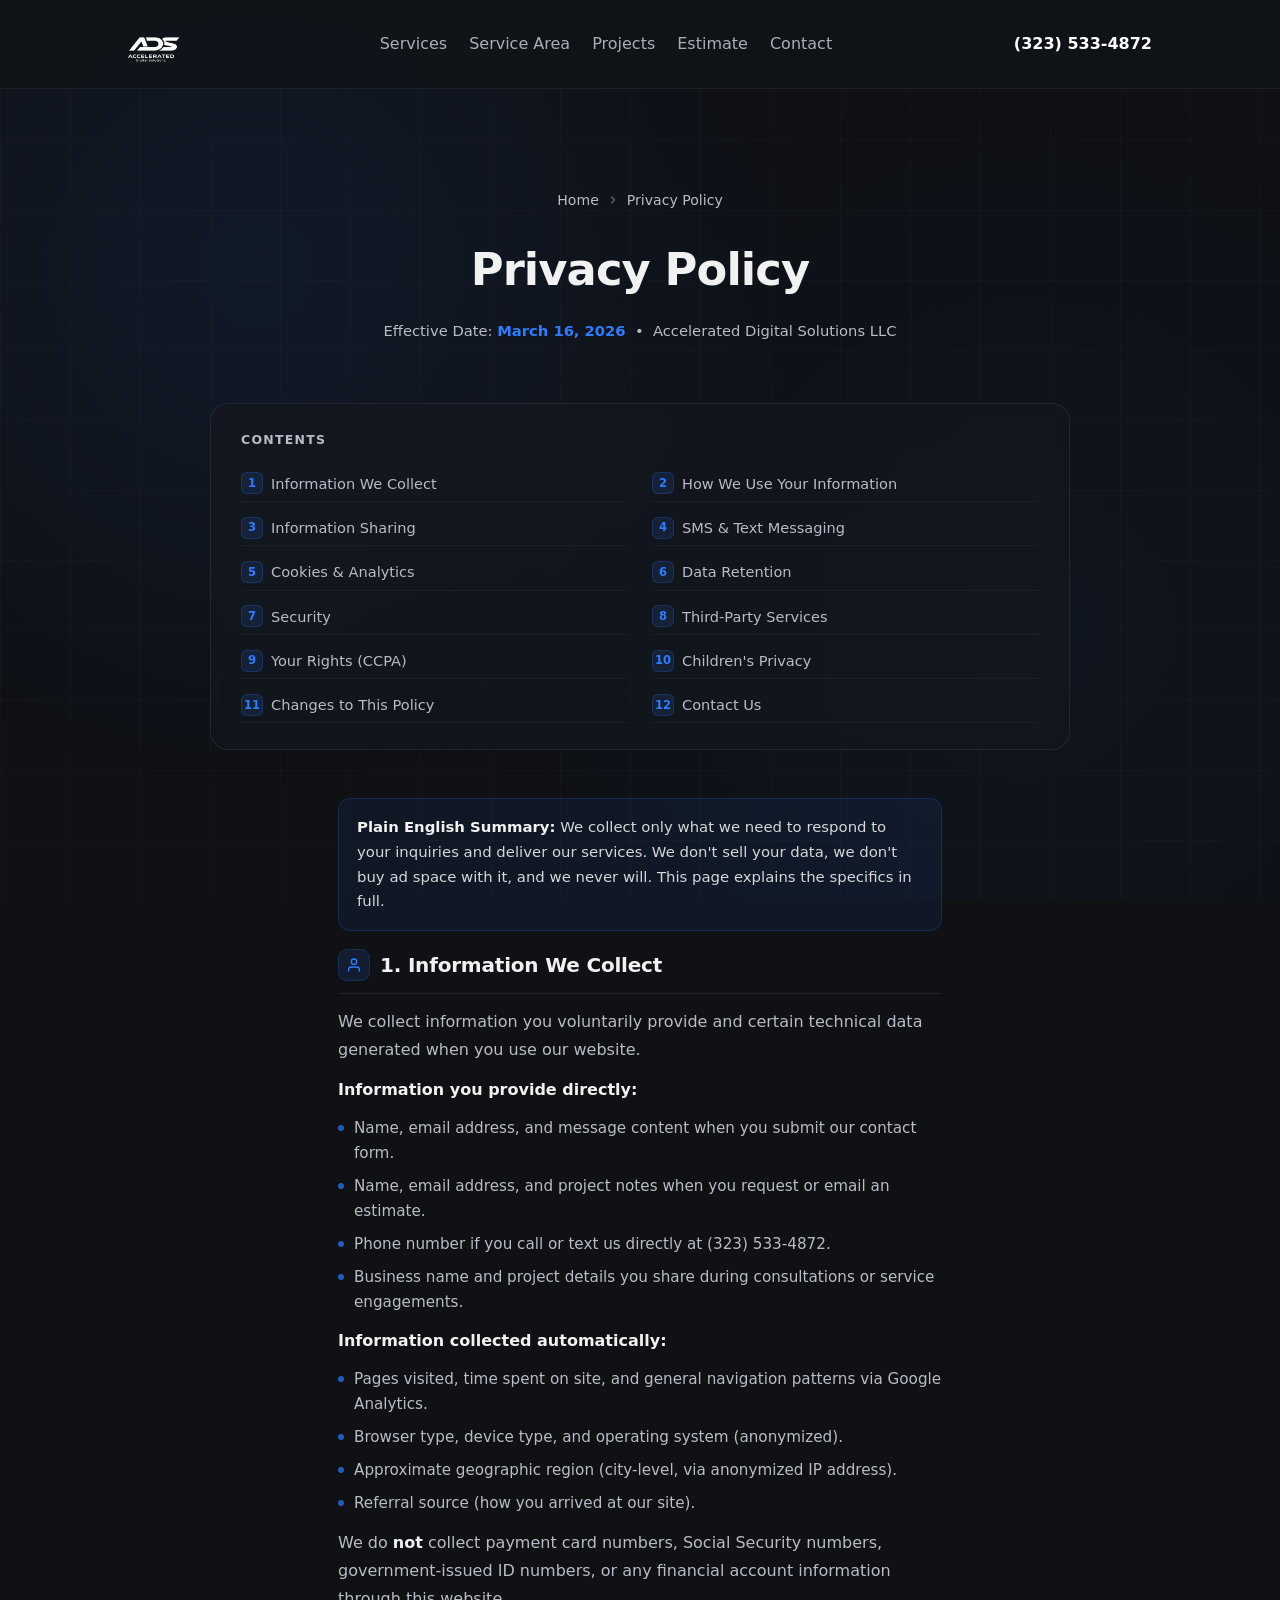
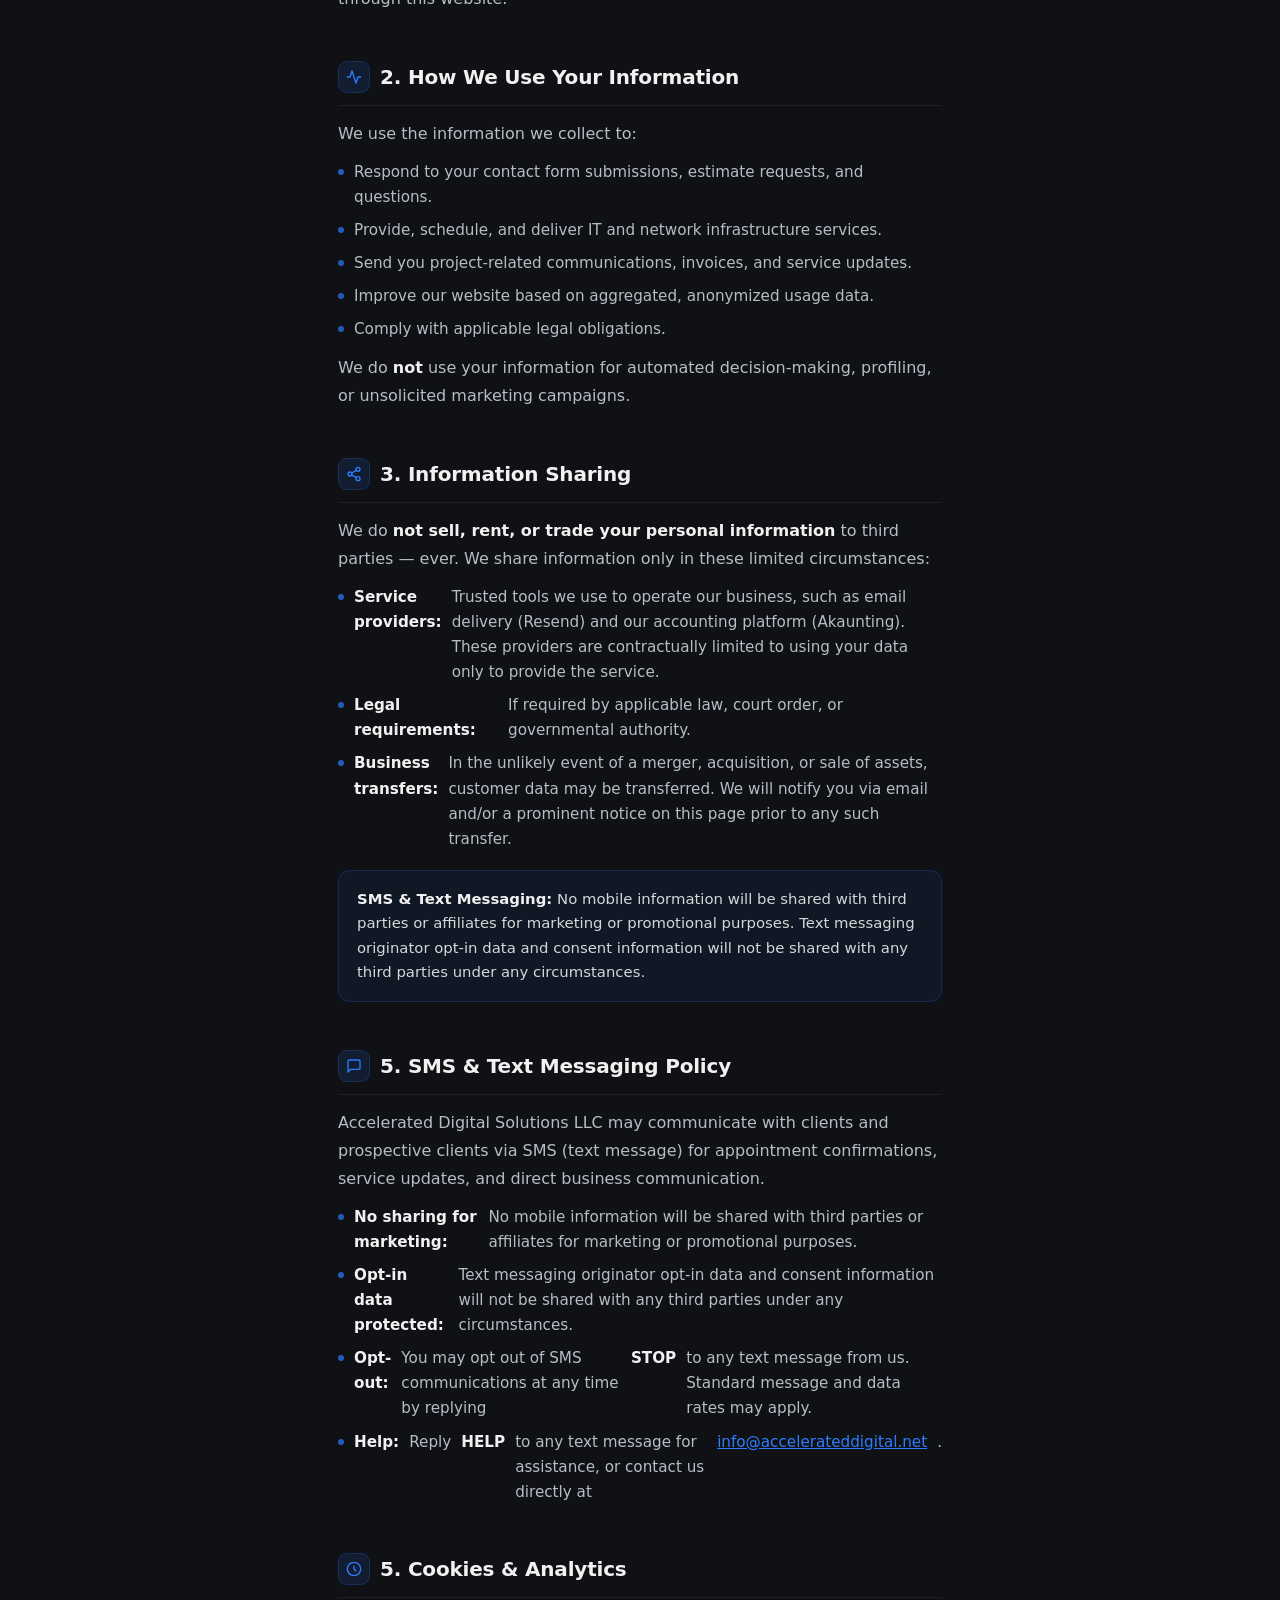
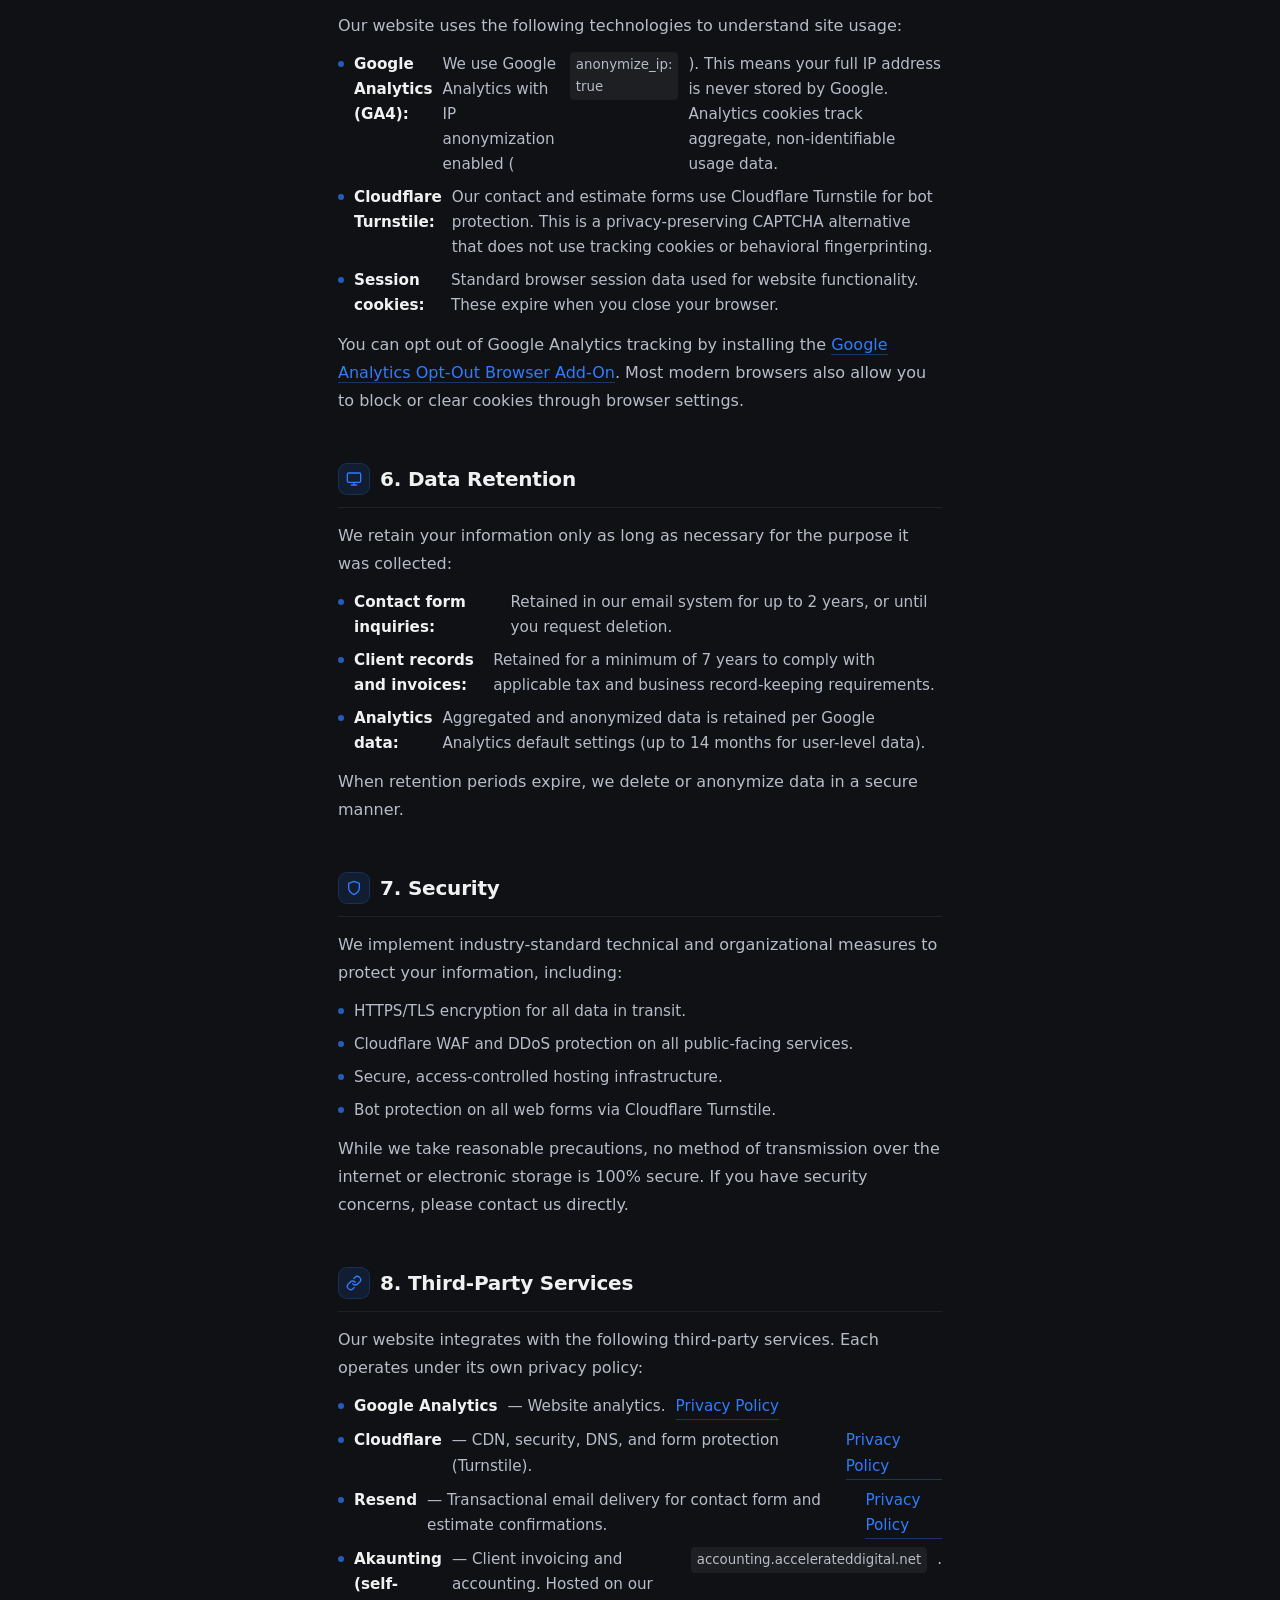
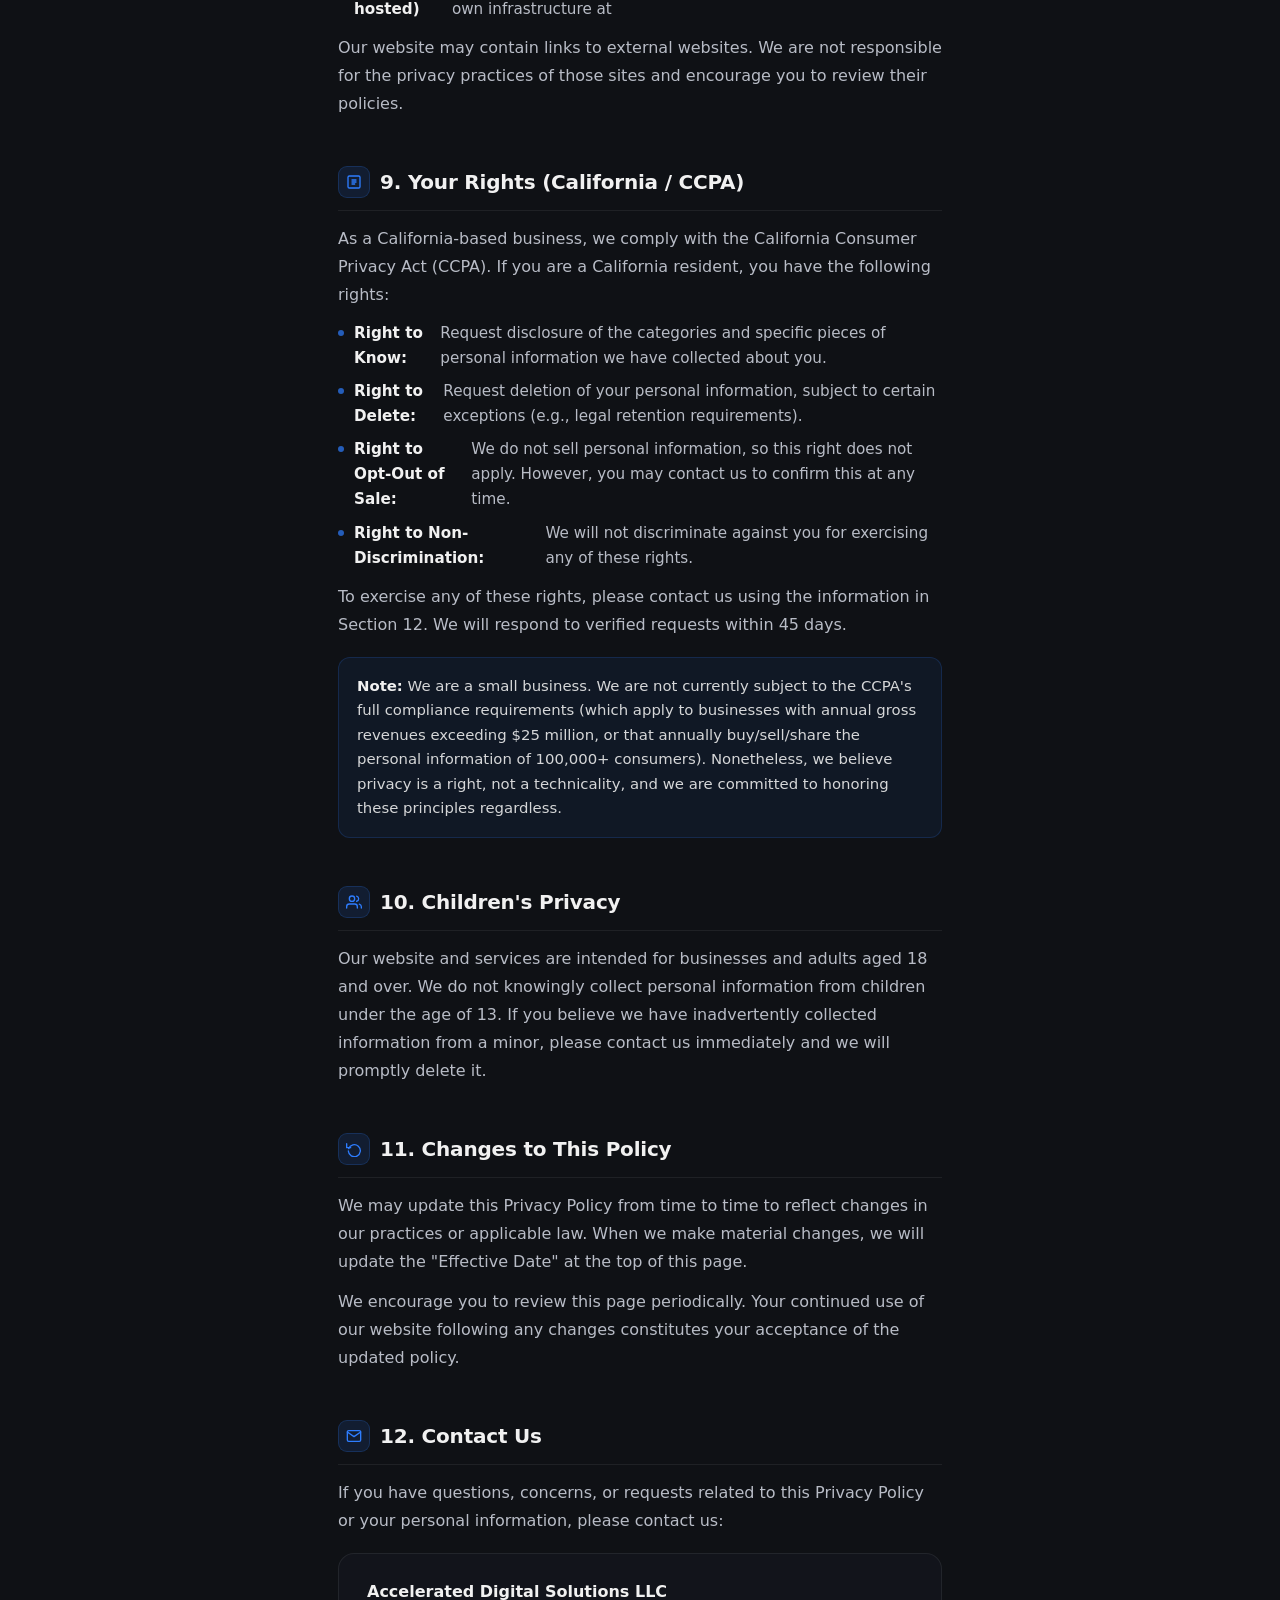
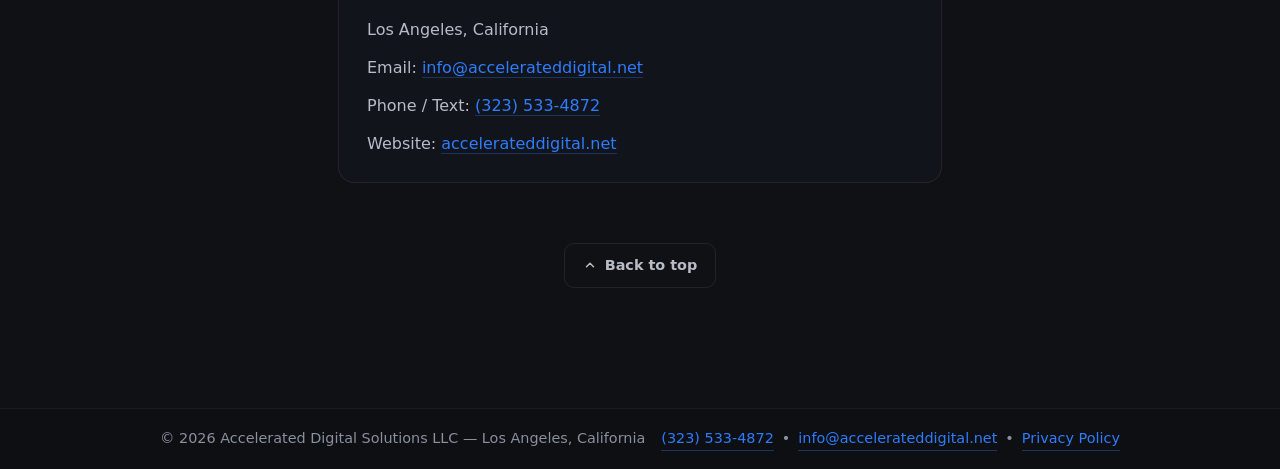
==== commit 6c853b86: "Update privacy-policy.html" ====
--- a/privacy-policy.html
+++ b/privacy-policy.html
@@ -317,14 +317,15 @@
         <a href="#information-we-collect"><span class="toc-num">1</span>Information We Collect</a>
         <a href="#how-we-use"><span class="toc-num">2</span>How We Use Your Information</a>
         <a href="#information-sharing"><span class="toc-num">3</span>Information Sharing</a>
-        <a href="#cookies-analytics"><span class="toc-num">4</span>Cookies &amp; Analytics</a>
-        <a href="#data-retention"><span class="toc-num">5</span>Data Retention</a>
-        <a href="#security"><span class="toc-num">6</span>Security</a>
-        <a href="#third-party"><span class="toc-num">7</span>Third-Party Services</a>
-        <a href="#your-rights"><span class="toc-num">8</span>Your Rights (CCPA)</a>
-        <a href="#childrens-privacy"><span class="toc-num">9</span>Children's Privacy</a>
-        <a href="#changes"><span class="toc-num">10</span>Changes to This Policy</a>
-        <a href="#contact-us"><span class="toc-num">11</span>Contact Us</a>
+        <a href="#sms-policy"><span class="toc-num">4</span>SMS &amp; Text Messaging</a>
+        <a href="#cookies-analytics"><span class="toc-num">5</span>Cookies &amp; Analytics</a>
+        <a href="#data-retention"><span class="toc-num">6</span>Data Retention</a>
+        <a href="#security"><span class="toc-num">7</span>Security</a>
+        <a href="#third-party"><span class="toc-num">8</span>Third-Party Services</a>
+        <a href="#your-rights"><span class="toc-num">9</span>Your Rights (CCPA)</a>
+        <a href="#childrens-privacy"><span class="toc-num">10</span>Children's Privacy</a>
+        <a href="#changes"><span class="toc-num">11</span>Changes to This Policy</a>
+        <a href="#contact-us"><span class="toc-num">12</span>Contact Us</a>
       </div>
     </div>
 
@@ -396,15 +397,35 @@
           <li><span class="bullet-dot" aria-hidden="true"></span><strong style="color:var(--text);">Legal requirements:</strong> If required by applicable law, court order, or governmental authority.</li>
           <li><span class="bullet-dot" aria-hidden="true"></span><strong style="color:var(--text);">Business transfers:</strong> In the unlikely event of a merger, acquisition, or sale of assets, customer data may be transferred. We will notify you via email and/or a prominent notice on this page prior to any such transfer.</li>
         </ul>
-      </section>
-
-      <!-- 4. Cookies & Analytics -->
+        <div class="info-box">
+          <strong>SMS &amp; Text Messaging:</strong> No mobile information will be shared with third parties or affiliates for marketing or promotional purposes. Text messaging originator opt-in data and consent information will not be shared with any third parties under any circumstances.
+        </div>
+      </section>
+
+      <!-- 3a. SMS / Text Messaging -->
+      <section class="privacy-section" id="sms-policy">
+        <h2>
+          <span class="section-icon" aria-hidden="true">
+            <svg width="16" height="16" viewBox="0 0 24 24" fill="none" stroke="currentColor" stroke-width="2" stroke-linecap="round" stroke-linejoin="round"><path d="M21 15a2 2 0 0 1-2 2H7l-4 4V5a2 2 0 0 1 2-2h14a2 2 0 0 1 2 2z"/></svg>
+          </span>
+          5. SMS &amp; Text Messaging Policy
+        </h2>
+        <p>Accelerated Digital Solutions LLC may communicate with clients and prospective clients via SMS (text message) for appointment confirmations, service updates, and direct business communication.</p>
+        <ul>
+          <li><span class="bullet-dot" aria-hidden="true"></span><strong style="color:var(--text);">No sharing for marketing:</strong> No mobile information will be shared with third parties or affiliates for marketing or promotional purposes.</li>
+          <li><span class="bullet-dot" aria-hidden="true"></span><strong style="color:var(--text);">Opt-in data protected:</strong> Text messaging originator opt-in data and consent information will not be shared with any third parties under any circumstances.</li>
+          <li><span class="bullet-dot" aria-hidden="true"></span><strong style="color:var(--text);">Opt-out:</strong> You may opt out of SMS communications at any time by replying <strong style="color:var(--text);">STOP</strong> to any text message from us. Standard message and data rates may apply.</li>
+          <li><span class="bullet-dot" aria-hidden="true"></span><strong style="color:var(--text);">Help:</strong> Reply <strong style="color:var(--text);">HELP</strong> to any text message for assistance, or contact us directly at <a href="mailto:info@accelerateddigital.net" style="color:var(--accent);">info@accelerateddigital.net</a>.</li>
+        </ul>
+      </section>
+
+      <!-- 5. Cookies & Analytics -->
       <section class="privacy-section" id="cookies-analytics">
         <h2>
           <span class="section-icon" aria-hidden="true">
             <svg width="16" height="16" viewBox="0 0 24 24" fill="none" stroke="currentColor" stroke-width="2" stroke-linecap="round" stroke-linejoin="round"><circle cx="12" cy="12" r="10"/><path d="M12 8v4l3 3"/></svg>
           </span>
-          4. Cookies &amp; Analytics
+          5. Cookies &amp; Analytics
         </h2>
         <p>Our website uses the following technologies to understand site usage:</p>
         <ul>
@@ -421,7 +442,7 @@
           <span class="section-icon" aria-hidden="true">
             <svg width="16" height="16" viewBox="0 0 24 24" fill="none" stroke="currentColor" stroke-width="2" stroke-linecap="round" stroke-linejoin="round"><rect x="2" y="3" width="20" height="14" rx="2"/><line x1="8" y1="21" x2="16" y2="21"/><line x1="12" y1="17" x2="12" y2="21"/></svg>
           </span>
-          5. Data Retention
+          6. Data Retention
         </h2>
         <p>We retain your information only as long as necessary for the purpose it was collected:</p>
         <ul>
@@ -438,7 +459,7 @@
           <span class="section-icon" aria-hidden="true">
             <svg width="16" height="16" viewBox="0 0 24 24" fill="none" stroke="currentColor" stroke-width="2" stroke-linecap="round" stroke-linejoin="round"><path d="M12 22s8-4 8-10V5l-8-3-8 3v7c0 6 8 10 8 10z"/></svg>
           </span>
-          6. Security
+          7. Security
         </h2>
         <p>We implement industry-standard technical and organizational measures to protect your information, including:</p>
         <ul>
@@ -456,7 +477,7 @@
           <span class="section-icon" aria-hidden="true">
             <svg width="16" height="16" viewBox="0 0 24 24" fill="none" stroke="currentColor" stroke-width="2" stroke-linecap="round" stroke-linejoin="round"><path d="M10 13a5 5 0 0 0 7.54.54l3-3a5 5 0 0 0-7.07-7.07l-1.72 1.71"/><path d="M14 11a5 5 0 0 0-7.54-.54l-3 3a5 5 0 0 0 7.07 7.07l1.71-1.71"/></svg>
           </span>
-          7. Third-Party Services
+          8. Third-Party Services
         </h2>
         <p>Our website integrates with the following third-party services. Each operates under its own privacy policy:</p>
         <ul>
@@ -474,7 +495,7 @@
           <span class="section-icon" aria-hidden="true">
             <svg width="16" height="16" viewBox="0 0 24 24" fill="none" stroke="currentColor" stroke-width="2" stroke-linecap="round" stroke-linejoin="round"><rect x="3" y="3" width="18" height="18" rx="2"/><path d="M9 9h6M9 12h6M9 15h4"/></svg>
           </span>
-          8. Your Rights (California / CCPA)
+          9. Your Rights (California / CCPA)
         </h2>
         <p>As a California-based business, we comply with the California Consumer Privacy Act (CCPA). If you are a California resident, you have the following rights:</p>
         <ul>
@@ -483,7 +504,7 @@
           <li><span class="bullet-dot" aria-hidden="true"></span><strong style="color:var(--text);">Right to Opt-Out of Sale:</strong> We do not sell personal information, so this right does not apply. However, you may contact us to confirm this at any time.</li>
           <li><span class="bullet-dot" aria-hidden="true"></span><strong style="color:var(--text);">Right to Non-Discrimination:</strong> We will not discriminate against you for exercising any of these rights.</li>
         </ul>
-        <p>To exercise any of these rights, please contact us using the information in Section 11. We will respond to verified requests within 45 days.</p>
+        <p>To exercise any of these rights, please contact us using the information in Section 12. We will respond to verified requests within 45 days.</p>
         <div class="info-box">
           <strong>Note:</strong> We are a small business. We are not currently subject to the CCPA's full compliance requirements (which apply to businesses with annual gross revenues exceeding $25 million, or that annually buy/sell/share the personal information of 100,000+ consumers). Nonetheless, we believe privacy is a right, not a technicality, and we are committed to honoring these principles regardless.
         </div>
@@ -495,7 +516,7 @@
           <span class="section-icon" aria-hidden="true">
             <svg width="16" height="16" viewBox="0 0 24 24" fill="none" stroke="currentColor" stroke-width="2" stroke-linecap="round" stroke-linejoin="round"><path d="M17 21v-2a4 4 0 0 0-4-4H5a4 4 0 0 0-4 4v2"/><circle cx="9" cy="7" r="4"/><path d="M23 21v-2a4 4 0 0 0-3-3.87"/><path d="M16 3.13a4 4 0 0 1 0 7.75"/></svg>
           </span>
-          9. Children's Privacy
+          10. Children's Privacy
         </h2>
         <p>Our website and services are intended for businesses and adults aged 18 and over. We do not knowingly collect personal information from children under the age of 13. If you believe we have inadvertently collected information from a minor, please contact us immediately and we will promptly delete it.</p>
       </section>
@@ -506,7 +527,7 @@
           <span class="section-icon" aria-hidden="true">
             <svg width="16" height="16" viewBox="0 0 24 24" fill="none" stroke="currentColor" stroke-width="2" stroke-linecap="round" stroke-linejoin="round"><polyline points="1 4 1 10 7 10"/><path d="M3.51 15a9 9 0 1 0 .49-3.5"/></svg>
           </span>
-          10. Changes to This Policy
+          11. Changes to This Policy
         </h2>
         <p>We may update this Privacy Policy from time to time to reflect changes in our practices or applicable law. When we make material changes, we will update the "Effective Date" at the top of this page.</p>
         <p>We encourage you to review this page periodically. Your continued use of our website following any changes constitutes your acceptance of the updated policy.</p>
@@ -518,7 +539,7 @@
           <span class="section-icon" aria-hidden="true">
             <svg width="16" height="16" viewBox="0 0 24 24" fill="none" stroke="currentColor" stroke-width="2" stroke-linecap="round" stroke-linejoin="round"><path d="M4 4h16c1.1 0 2 .9 2 2v12c0 1.1-.9 2-2 2H4c-1.1 0-2-.9-2-2V6c0-1.1.9-2 2-2z"/><polyline points="22,6 12,13 2,6"/></svg>
           </span>
-          11. Contact Us
+          12. Contact Us
         </h2>
         <p>If you have questions, concerns, or requests related to this Privacy Policy or your personal information, please contact us:</p>
         <div class="contact-block">
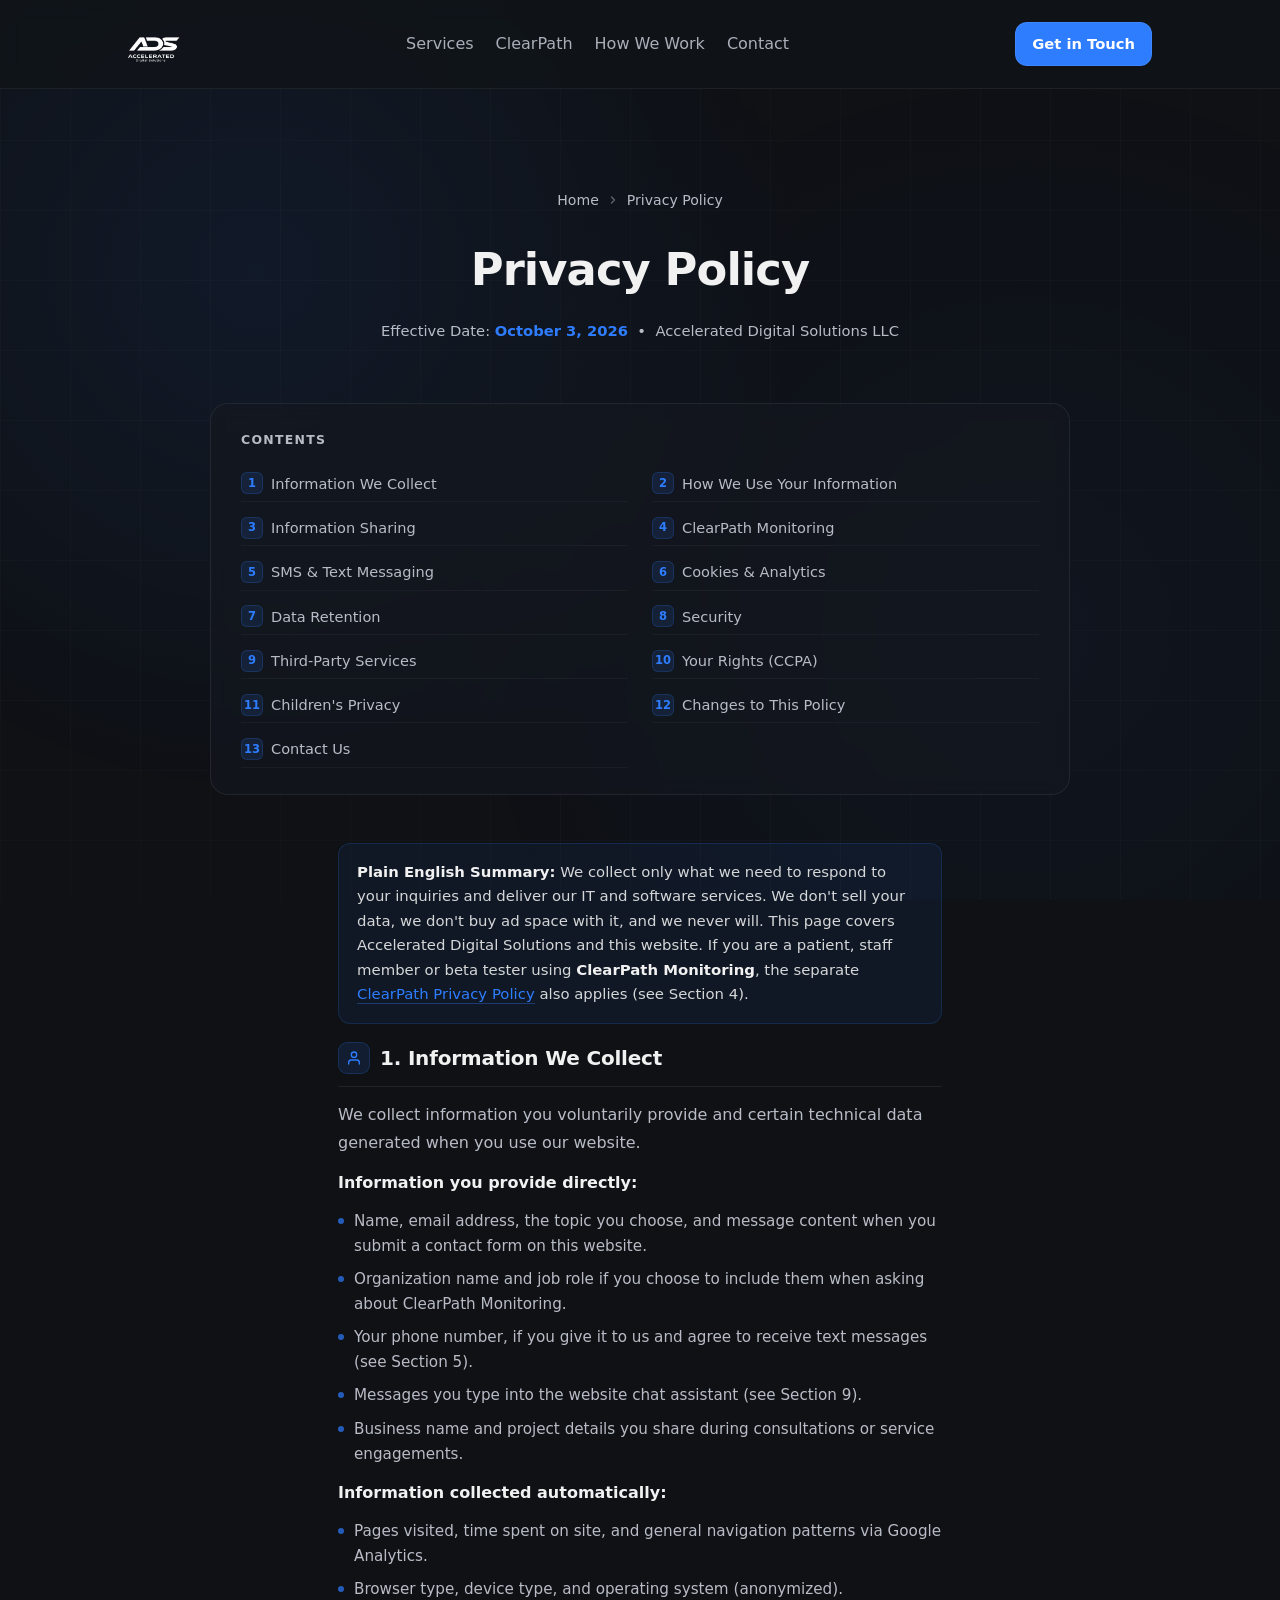
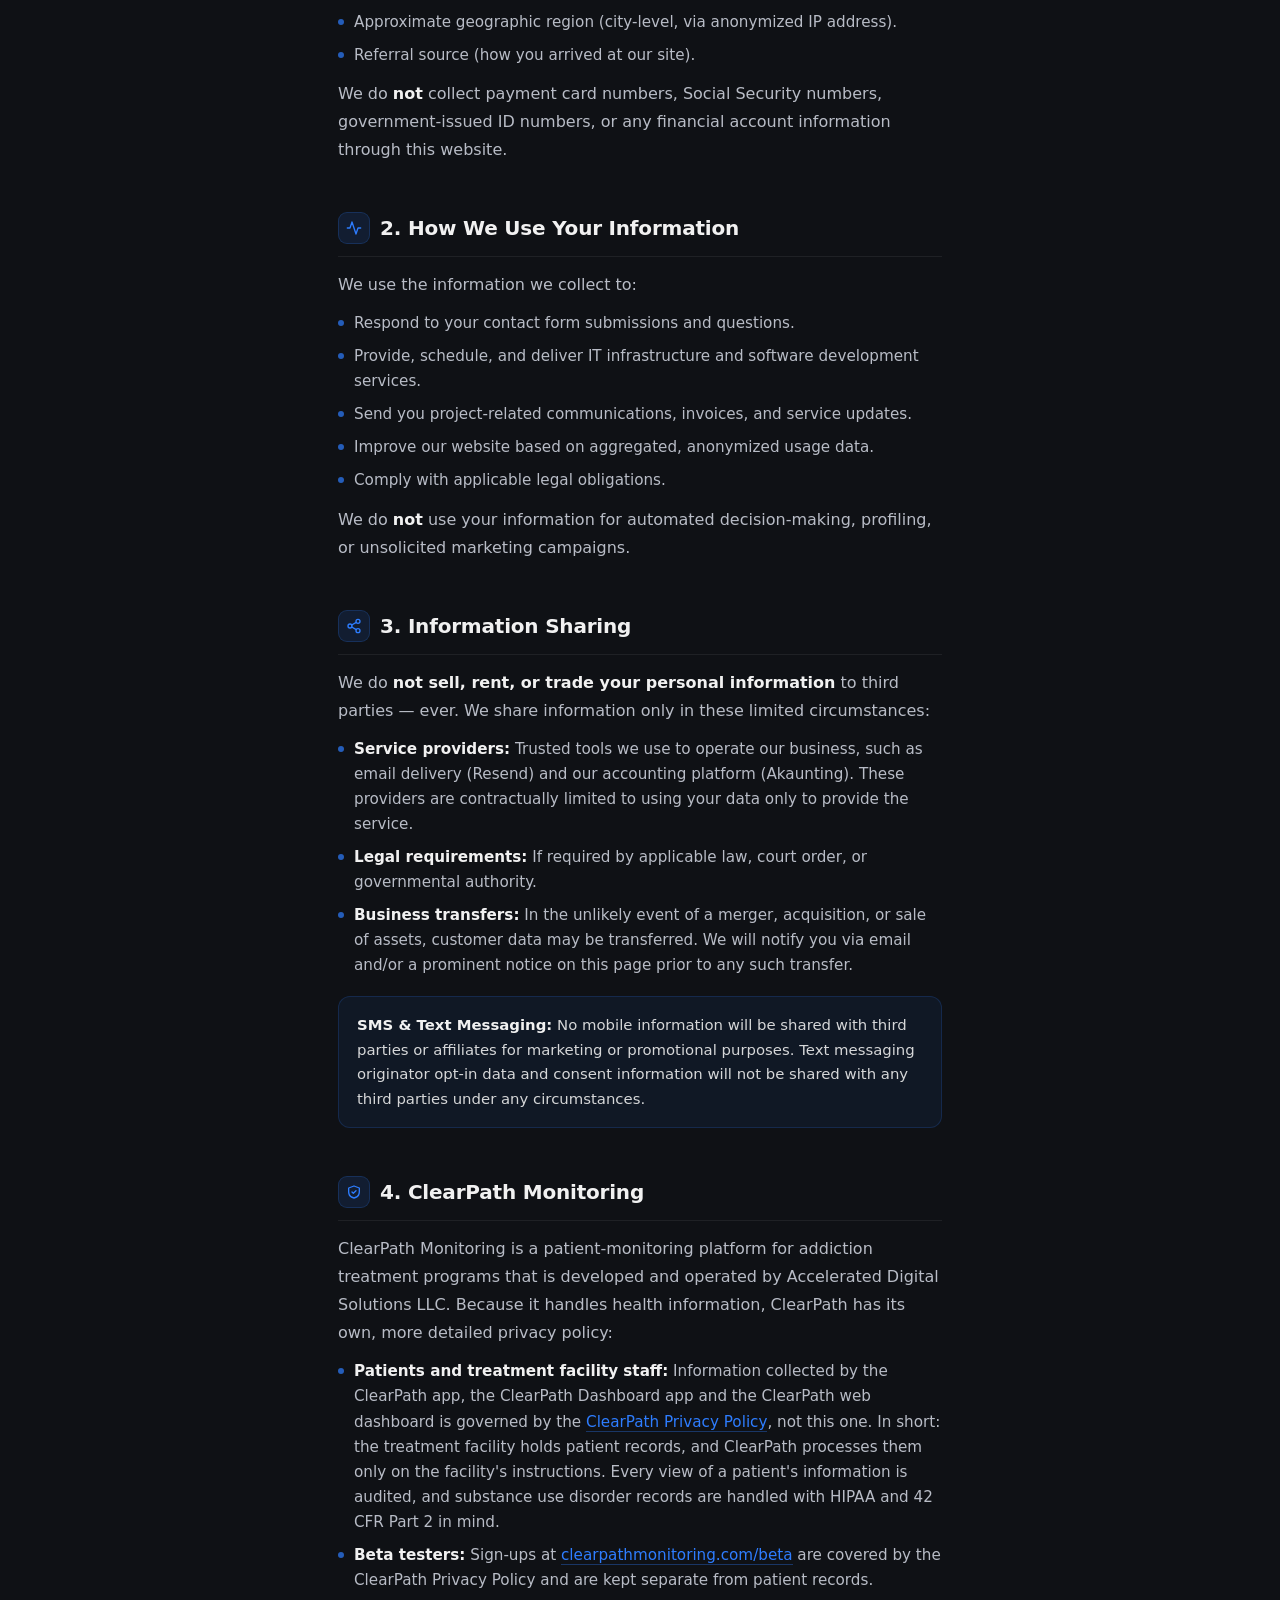
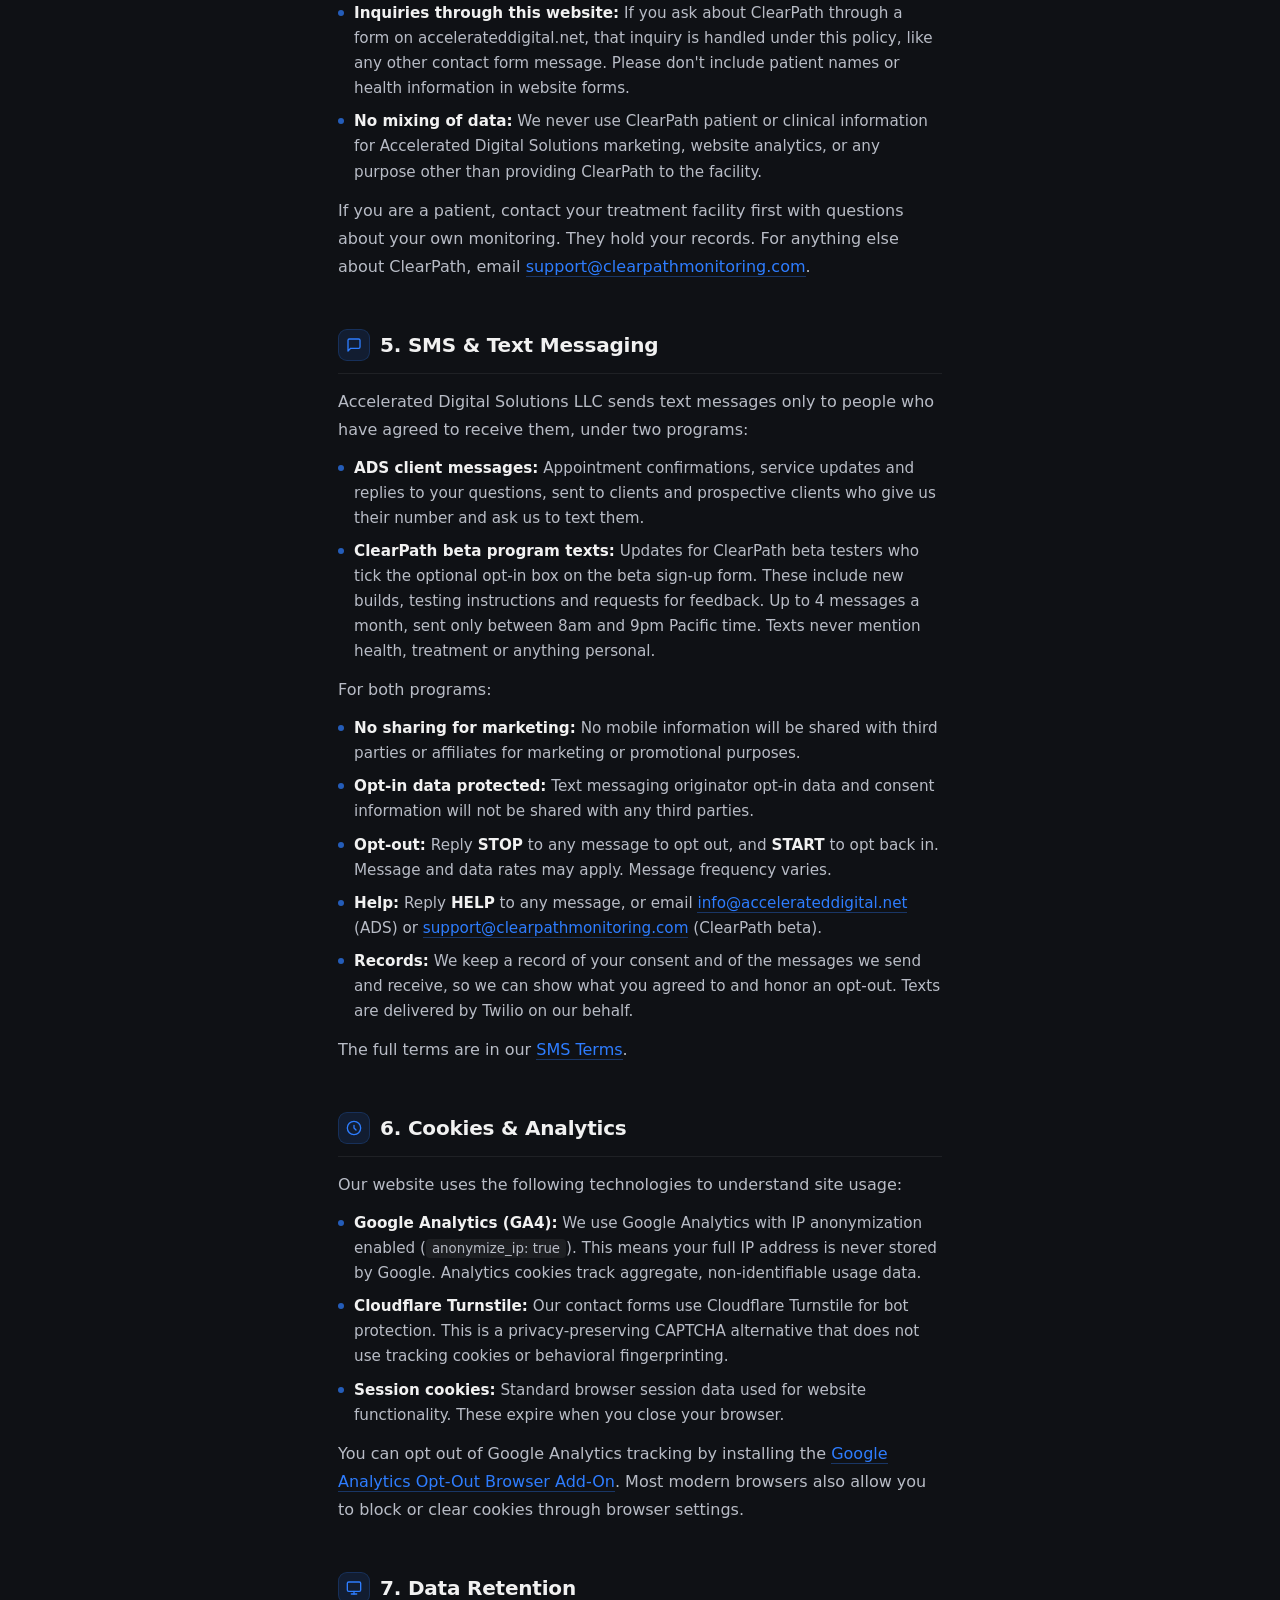
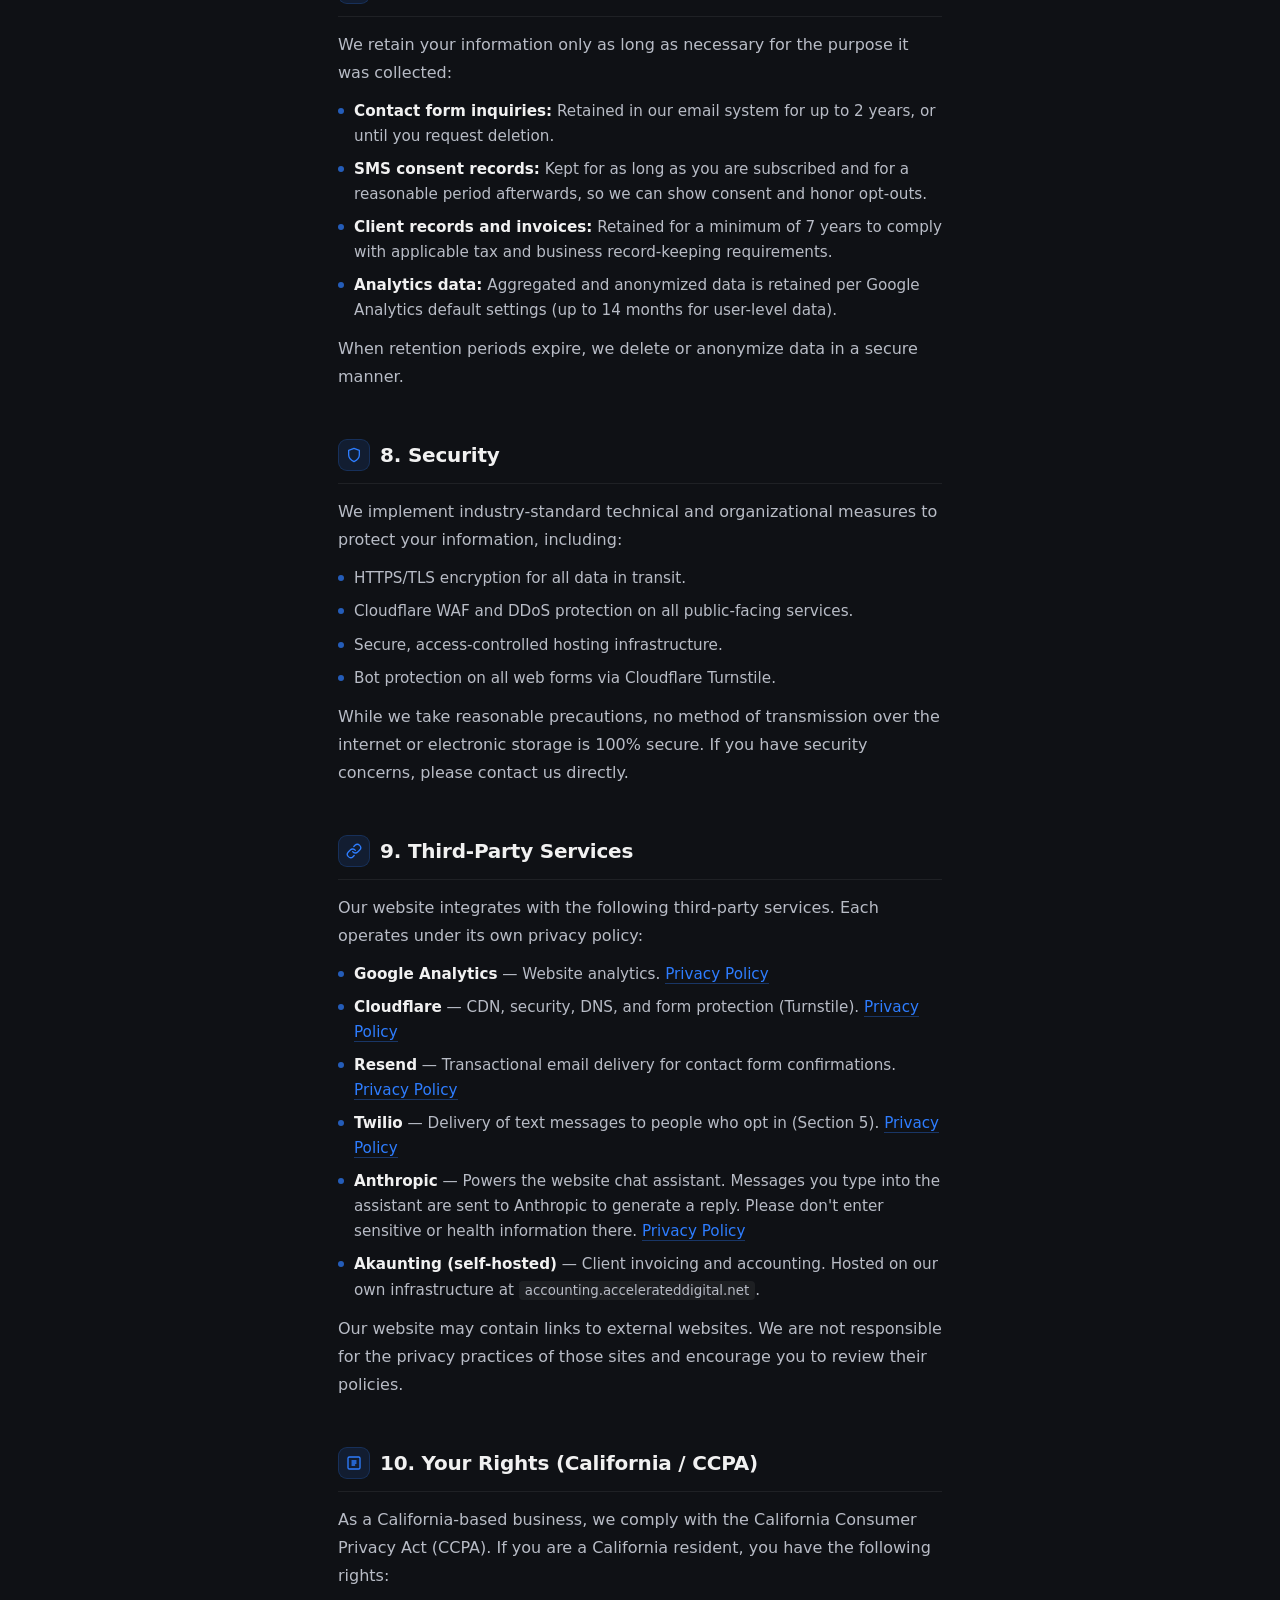
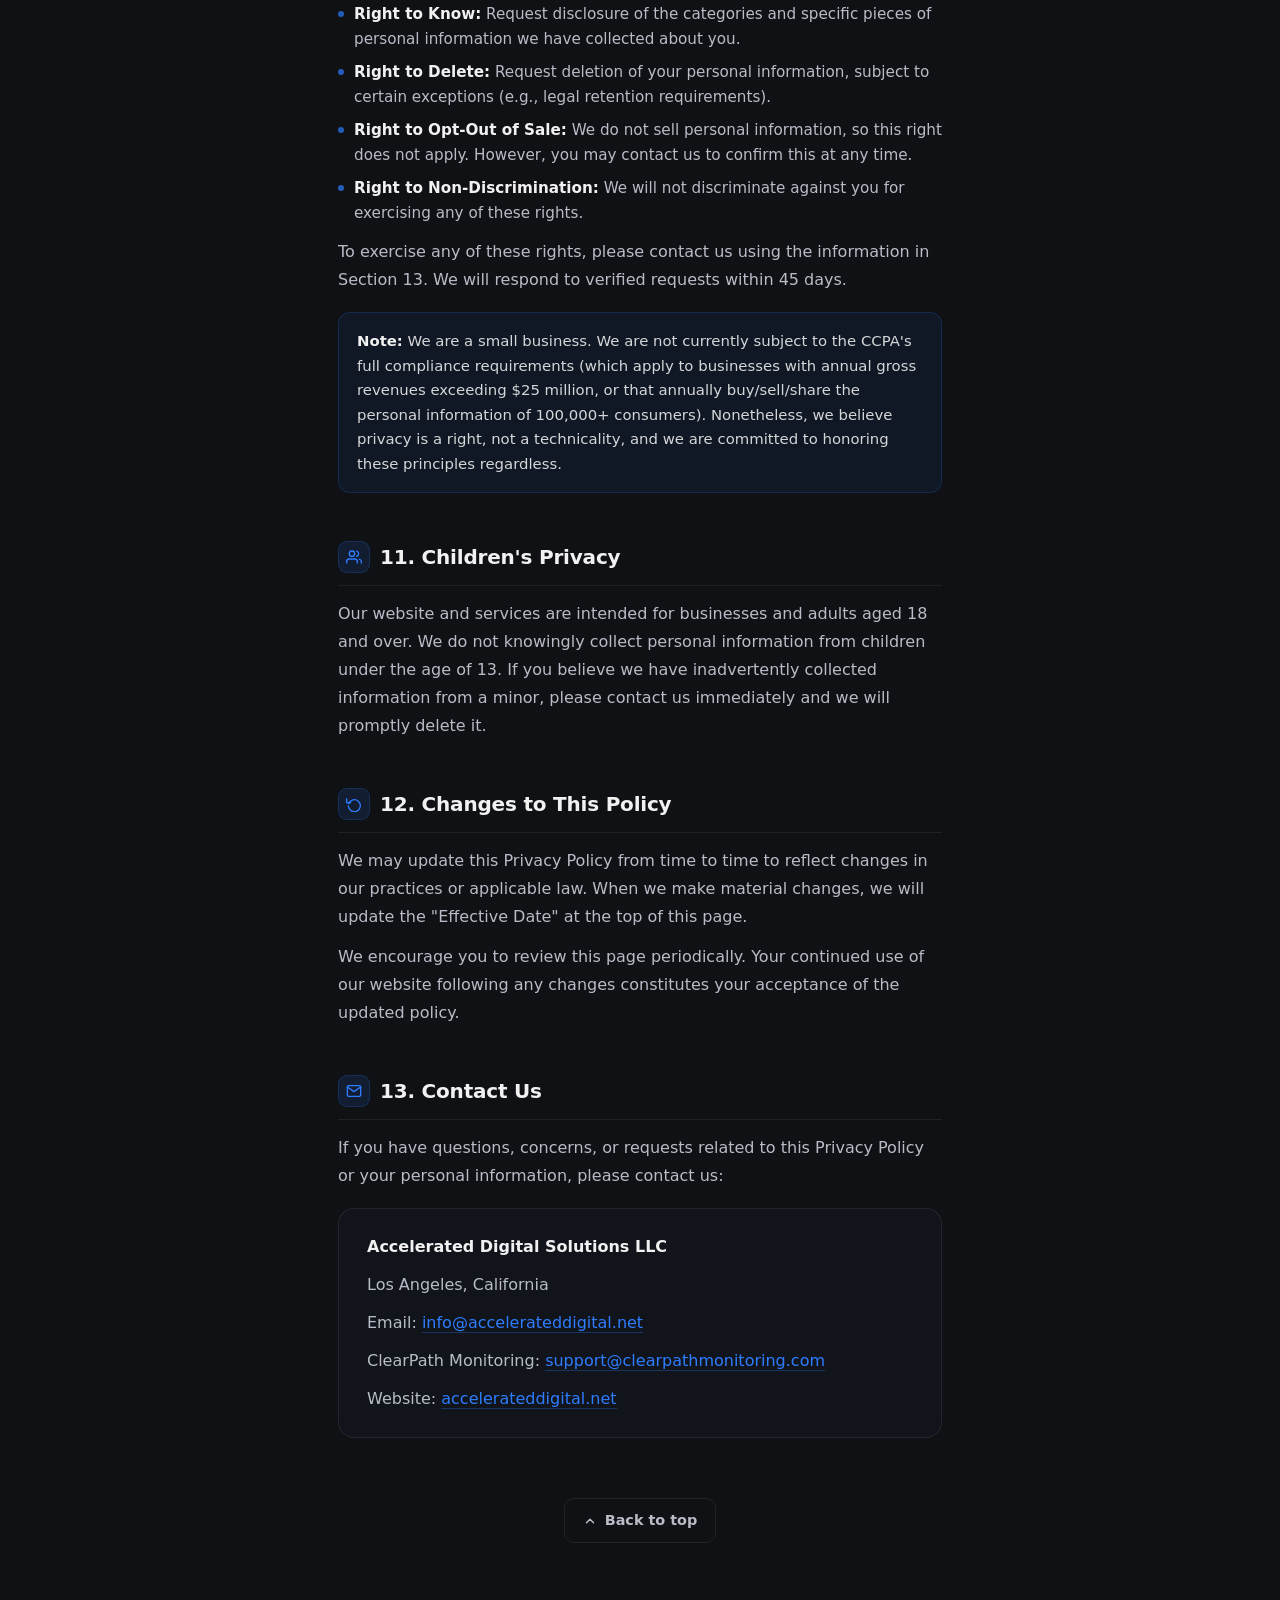
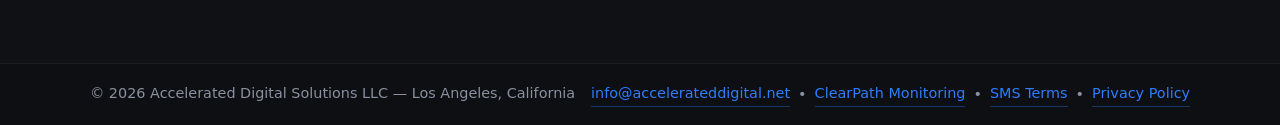
==== commit 7a3f9afe: "Refocus site on IT + software; add ClearPath page and SMS Terms; remove phone numbers New homepage p" ====
--- a/privacy-policy.html
+++ b/privacy-policy.html
@@ -4,7 +4,7 @@
   <meta charset="UTF-8" />
   <meta name="viewport" content="width=device-width, initial-scale=1.0" />
   <title>Privacy Policy | Accelerated Digital Solutions LLC</title>
-  <meta name="description" content="Privacy Policy for Accelerated Digital Solutions LLC. Learn how we collect, use, and protect your information." />
+  <meta name="description" content="Privacy Policy for Accelerated Digital Solutions LLC and its website, including how ClearPath Monitoring and our SMS programs fit in." />
   <meta name="robots" content="index,follow" />
   <meta name="author" content="Accelerated Digital Solutions LLC" />
   <link rel="canonical" href="https://www.accelerateddigital.net/privacy-policy" />
@@ -26,7 +26,7 @@
     gtag('config', 'G-X59WX00S4E', { anonymize_ip: true });
   </script>
 
-  <link rel="stylesheet" href="style.css?v=2" />
+  <link rel="stylesheet" href="style.css?v=3" />
   <link rel="icon" href="assets/favicon.svg" type="image/svg+xml" />
 
   <style>
@@ -165,20 +165,21 @@
       gap: 8px;
     }
     .privacy-section ul li {
-      display: flex;
-      align-items: flex-start;
-      gap: 10px;
+      display: block;
+      position: relative;
+      padding-left: 16px;
       color: var(--muted);
       font-size: 0.95rem;
       line-height: 1.65;
     }
     .bullet-dot {
-      flex: 0 0 6px;
+      position: absolute;
+      left: 0;
+      top: 9px;
       width: 6px;
       height: 6px;
       border-radius: 50%;
       background: var(--accent);
-      margin-top: 9px;
       opacity: 0.7;
     }
 
@@ -269,14 +270,11 @@
     </a>
     <nav class="site-nav" id="siteNav" aria-label="Primary navigation">
       <a href="/#services">Services</a>
-      <a href="/#service-area">Service Area</a>
-      <a href="/#projects">Projects</a>
-      <a href="/#estimate">Estimate</a>
+      <a href="/clearpath">ClearPath</a>
+      <a href="/#approach">How We Work</a>
       <a href="/#contact">Contact</a>
     </nav>
-    <div class="contact-phone">
-      <a href="tel:+13235334872">(323) 533-4872</a>
-    </div>
+    <a class="btn header-cta" href="/#contact">Get in Touch</a>
     <button class="nav-hamburger" id="navHamburger" type="button"
       aria-label="Open navigation menu" aria-expanded="false" aria-controls="mobileNavPanel">
       <span class="ham-bar"></span>
@@ -289,12 +287,11 @@
   <div id="mobileNavPanel" class="mobile-nav-panel" hidden aria-label="Mobile navigation">
     <nav class="mobile-nav-links">
       <a href="/#services">Services</a>
-      <a href="/#service-area">Service Area</a>
-      <a href="/#projects">Projects</a>
-      <a href="/#estimate">Estimate</a>
+      <a href="/clearpath">ClearPath</a>
+      <a href="/#approach">How We Work</a>
       <a href="/#contact">Contact</a>
     </nav>
-    <a class="mobile-nav-phone" href="tel:+13235334872">(323) 533-4872</a>
+    <a class="mobile-nav-phone" href="mailto:info@accelerateddigital.net">info@accelerateddigital.net</a>
   </div>
 
   <main id="main-content">
@@ -307,7 +304,7 @@
         <span>Privacy Policy</span>
       </nav>
       <h1>Privacy Policy</h1>
-      <p class="effective">Effective Date: <span>March 16, 2026</span> &nbsp;•&nbsp; Accelerated Digital Solutions LLC</p>
+      <p class="effective">Effective Date: <span>October 3, 2026</span> &nbsp;•&nbsp; Accelerated Digital Solutions LLC</p>
     </section>
 
     <!-- Table of Contents -->
@@ -317,15 +314,16 @@
         <a href="#information-we-collect"><span class="toc-num">1</span>Information We Collect</a>
         <a href="#how-we-use"><span class="toc-num">2</span>How We Use Your Information</a>
         <a href="#information-sharing"><span class="toc-num">3</span>Information Sharing</a>
-        <a href="#sms-policy"><span class="toc-num">4</span>SMS &amp; Text Messaging</a>
-        <a href="#cookies-analytics"><span class="toc-num">5</span>Cookies &amp; Analytics</a>
-        <a href="#data-retention"><span class="toc-num">6</span>Data Retention</a>
-        <a href="#security"><span class="toc-num">7</span>Security</a>
-        <a href="#third-party"><span class="toc-num">8</span>Third-Party Services</a>
-        <a href="#your-rights"><span class="toc-num">9</span>Your Rights (CCPA)</a>
-        <a href="#childrens-privacy"><span class="toc-num">10</span>Children's Privacy</a>
-        <a href="#changes"><span class="toc-num">11</span>Changes to This Policy</a>
-        <a href="#contact-us"><span class="toc-num">12</span>Contact Us</a>
+        <a href="#clearpath"><span class="toc-num">4</span>ClearPath Monitoring</a>
+        <a href="#sms-policy"><span class="toc-num">5</span>SMS &amp; Text Messaging</a>
+        <a href="#cookies-analytics"><span class="toc-num">6</span>Cookies &amp; Analytics</a>
+        <a href="#data-retention"><span class="toc-num">7</span>Data Retention</a>
+        <a href="#security"><span class="toc-num">8</span>Security</a>
+        <a href="#third-party"><span class="toc-num">9</span>Third-Party Services</a>
+        <a href="#your-rights"><span class="toc-num">10</span>Your Rights (CCPA)</a>
+        <a href="#childrens-privacy"><span class="toc-num">11</span>Children's Privacy</a>
+        <a href="#changes"><span class="toc-num">12</span>Changes to This Policy</a>
+        <a href="#contact-us"><span class="toc-num">13</span>Contact Us</a>
       </div>
     </div>
 
@@ -333,7 +331,7 @@
     <div class="privacy-content">
 
       <div class="info-box">
-        <strong>Plain English Summary:</strong> We collect only what we need to respond to your inquiries and deliver our services. We don't sell your data, we don't buy ad space with it, and we never will. This page explains the specifics in full.
+        <strong>Plain English Summary:</strong> We collect only what we need to respond to your inquiries and deliver our IT and software services. We don't sell your data, we don't buy ad space with it, and we never will. This page covers Accelerated Digital Solutions and this website. If you are a patient, staff member or beta tester using <strong>ClearPath Monitoring</strong>, the separate <a href="https://clearpathmonitoring.com/privacy/" class="link" target="_blank" rel="noopener">ClearPath Privacy Policy</a> also applies (see Section 4).
       </div>
 
       <!-- 1. Information We Collect -->
@@ -348,9 +346,10 @@
 
         <p><strong style="color:var(--text);">Information you provide directly:</strong></p>
         <ul>
-          <li><span class="bullet-dot" aria-hidden="true"></span>Name, email address, and message content when you submit our contact form.</li>
-          <li><span class="bullet-dot" aria-hidden="true"></span>Name, email address, and project notes when you request or email an estimate.</li>
-          <li><span class="bullet-dot" aria-hidden="true"></span>Phone number if you call or text us directly at (323) 533-4872.</li>
+          <li><span class="bullet-dot" aria-hidden="true"></span>Name, email address, the topic you choose, and message content when you submit a contact form on this website.</li>
+          <li><span class="bullet-dot" aria-hidden="true"></span>Organization name and job role if you choose to include them when asking about ClearPath Monitoring.</li>
+          <li><span class="bullet-dot" aria-hidden="true"></span>Your phone number, if you give it to us and agree to receive text messages (see Section 5).</li>
+          <li><span class="bullet-dot" aria-hidden="true"></span>Messages you type into the website chat assistant (see Section 9).</li>
           <li><span class="bullet-dot" aria-hidden="true"></span>Business name and project details you share during consultations or service engagements.</li>
         </ul>
 
@@ -374,8 +373,8 @@
         </h2>
         <p>We use the information we collect to:</p>
         <ul>
-          <li><span class="bullet-dot" aria-hidden="true"></span>Respond to your contact form submissions, estimate requests, and questions.</li>
-          <li><span class="bullet-dot" aria-hidden="true"></span>Provide, schedule, and deliver IT and network infrastructure services.</li>
+          <li><span class="bullet-dot" aria-hidden="true"></span>Respond to your contact form submissions and questions.</li>
+          <li><span class="bullet-dot" aria-hidden="true"></span>Provide, schedule, and deliver IT infrastructure and software development services.</li>
           <li><span class="bullet-dot" aria-hidden="true"></span>Send you project-related communications, invoices, and service updates.</li>
           <li><span class="bullet-dot" aria-hidden="true"></span>Improve our website based on aggregated, anonymized usage data.</li>
           <li><span class="bullet-dot" aria-hidden="true"></span>Comply with applicable legal obligations.</li>
@@ -402,21 +401,46 @@
         </div>
       </section>
 
-      <!-- 3a. SMS / Text Messaging -->
+      <!-- 4. ClearPath Monitoring -->
+      <section class="privacy-section" id="clearpath">
+        <h2>
+          <span class="section-icon" aria-hidden="true">
+            <svg width="16" height="16" viewBox="0 0 24 24" fill="none" stroke="currentColor" stroke-width="2" stroke-linecap="round" stroke-linejoin="round"><path d="M12 3l8 3v6c0 5-3.5 8-8 9-4.5-1-8-4-8-9V6z"/><path d="M9 12l2 2 4-4"/></svg>
+          </span>
+          4. ClearPath Monitoring
+        </h2>
+        <p>ClearPath Monitoring is a patient-monitoring platform for addiction treatment programs that is developed and operated by Accelerated Digital Solutions LLC. Because it handles health information, ClearPath has its own, more detailed privacy policy:</p>
+        <ul>
+          <li><span class="bullet-dot" aria-hidden="true"></span><strong style="color:var(--text);">Patients and treatment facility staff:</strong> Information collected by the ClearPath app, the ClearPath Dashboard app and the ClearPath web dashboard is governed by the <a href="https://clearpathmonitoring.com/privacy/" class="link" target="_blank" rel="noopener">ClearPath Privacy Policy</a>, not this one. In short: the treatment facility holds patient records, and ClearPath processes them only on the facility's instructions. Every view of a patient's information is audited, and substance use disorder records are handled with HIPAA and 42 CFR Part 2 in mind.</li>
+          <li><span class="bullet-dot" aria-hidden="true"></span><strong style="color:var(--text);">Beta testers:</strong> Sign-ups at <a href="https://clearpathmonitoring.com/beta/" class="link" target="_blank" rel="noopener">clearpathmonitoring.com/beta</a> are covered by the ClearPath Privacy Policy and are kept separate from patient records.</li>
+          <li><span class="bullet-dot" aria-hidden="true"></span><strong style="color:var(--text);">Inquiries through this website:</strong> If you ask about ClearPath through a form on accelerateddigital.net, that inquiry is handled under this policy, like any other contact form message. Please don't include patient names or health information in website forms.</li>
+          <li><span class="bullet-dot" aria-hidden="true"></span><strong style="color:var(--text);">No mixing of data:</strong> We never use ClearPath patient or clinical information for Accelerated Digital Solutions marketing, website analytics, or any purpose other than providing ClearPath to the facility.</li>
+        </ul>
+        <p>If you are a patient, contact your treatment facility first with questions about your own monitoring. They hold your records. For anything else about ClearPath, email <a href="mailto:support@clearpathmonitoring.com" class="link">support@clearpathmonitoring.com</a>.</p>
+      </section>
+
+      <!-- 5. SMS / Text Messaging -->
       <section class="privacy-section" id="sms-policy">
         <h2>
           <span class="section-icon" aria-hidden="true">
             <svg width="16" height="16" viewBox="0 0 24 24" fill="none" stroke="currentColor" stroke-width="2" stroke-linecap="round" stroke-linejoin="round"><path d="M21 15a2 2 0 0 1-2 2H7l-4 4V5a2 2 0 0 1 2-2h14a2 2 0 0 1 2 2z"/></svg>
           </span>
-          5. SMS &amp; Text Messaging Policy
-        </h2>
-        <p>Accelerated Digital Solutions LLC may communicate with clients and prospective clients via SMS (text message) for appointment confirmations, service updates, and direct business communication.</p>
+          5. SMS &amp; Text Messaging
+        </h2>
+        <p>Accelerated Digital Solutions LLC sends text messages only to people who have agreed to receive them, under two programs:</p>
+        <ul>
+          <li><span class="bullet-dot" aria-hidden="true"></span><strong style="color:var(--text);">ADS client messages:</strong> Appointment confirmations, service updates and replies to your questions, sent to clients and prospective clients who give us their number and ask us to text them.</li>
+          <li><span class="bullet-dot" aria-hidden="true"></span><strong style="color:var(--text);">ClearPath beta program texts:</strong> Updates for ClearPath beta testers who tick the optional opt-in box on the beta sign-up form. These include new builds, testing instructions and requests for feedback. Up to 4 messages a month, sent only between 8am and 9pm Pacific time. Texts never mention health, treatment or anything personal.</li>
+        </ul>
+        <p>For both programs:</p>
         <ul>
           <li><span class="bullet-dot" aria-hidden="true"></span><strong style="color:var(--text);">No sharing for marketing:</strong> No mobile information will be shared with third parties or affiliates for marketing or promotional purposes.</li>
-          <li><span class="bullet-dot" aria-hidden="true"></span><strong style="color:var(--text);">Opt-in data protected:</strong> Text messaging originator opt-in data and consent information will not be shared with any third parties under any circumstances.</li>
-          <li><span class="bullet-dot" aria-hidden="true"></span><strong style="color:var(--text);">Opt-out:</strong> You may opt out of SMS communications at any time by replying <strong style="color:var(--text);">STOP</strong> to any text message from us. Standard message and data rates may apply.</li>
-          <li><span class="bullet-dot" aria-hidden="true"></span><strong style="color:var(--text);">Help:</strong> Reply <strong style="color:var(--text);">HELP</strong> to any text message for assistance, or contact us directly at <a href="mailto:info@accelerateddigital.net" style="color:var(--accent);">info@accelerateddigital.net</a>.</li>
-        </ul>
+          <li><span class="bullet-dot" aria-hidden="true"></span><strong style="color:var(--text);">Opt-in data protected:</strong> Text messaging originator opt-in data and consent information will not be shared with any third parties.</li>
+          <li><span class="bullet-dot" aria-hidden="true"></span><strong style="color:var(--text);">Opt-out:</strong> Reply <strong style="color:var(--text);">STOP</strong> to any message to opt out, and <strong style="color:var(--text);">START</strong> to opt back in. Message and data rates may apply. Message frequency varies.</li>
+          <li><span class="bullet-dot" aria-hidden="true"></span><strong style="color:var(--text);">Help:</strong> Reply <strong style="color:var(--text);">HELP</strong> to any message, or email <a href="mailto:info@accelerateddigital.net" class="link">info@accelerateddigital.net</a> (ADS) or <a href="mailto:support@clearpathmonitoring.com" class="link">support@clearpathmonitoring.com</a> (ClearPath beta).</li>
+          <li><span class="bullet-dot" aria-hidden="true"></span><strong style="color:var(--text);">Records:</strong> We keep a record of your consent and of the messages we send and receive, so we can show what you agreed to and honor an opt-out. Texts are delivered by Twilio on our behalf.</li>
+        </ul>
+        <p>The full terms are in our <a href="/sms-terms" class="link">SMS Terms</a>.</p>
       </section>
 
       <!-- 5. Cookies & Analytics -->
@@ -425,12 +449,12 @@
           <span class="section-icon" aria-hidden="true">
             <svg width="16" height="16" viewBox="0 0 24 24" fill="none" stroke="currentColor" stroke-width="2" stroke-linecap="round" stroke-linejoin="round"><circle cx="12" cy="12" r="10"/><path d="M12 8v4l3 3"/></svg>
           </span>
-          5. Cookies &amp; Analytics
+          6. Cookies &amp; Analytics
         </h2>
         <p>Our website uses the following technologies to understand site usage:</p>
         <ul>
           <li><span class="bullet-dot" aria-hidden="true"></span><strong style="color:var(--text);">Google Analytics (GA4):</strong> We use Google Analytics with IP anonymization enabled (<code style="background:rgba(255,255,255,0.06);padding:2px 6px;border-radius:4px;font-size:0.88em;">anonymize_ip: true</code>). This means your full IP address is never stored by Google. Analytics cookies track aggregate, non-identifiable usage data.</li>
-          <li><span class="bullet-dot" aria-hidden="true"></span><strong style="color:var(--text);">Cloudflare Turnstile:</strong> Our contact and estimate forms use Cloudflare Turnstile for bot protection. This is a privacy-preserving CAPTCHA alternative that does not use tracking cookies or behavioral fingerprinting.</li>
+          <li><span class="bullet-dot" aria-hidden="true"></span><strong style="color:var(--text);">Cloudflare Turnstile:</strong> Our contact forms use Cloudflare Turnstile for bot protection. This is a privacy-preserving CAPTCHA alternative that does not use tracking cookies or behavioral fingerprinting.</li>
           <li><span class="bullet-dot" aria-hidden="true"></span><strong style="color:var(--text);">Session cookies:</strong> Standard browser session data used for website functionality. These expire when you close your browser.</li>
         </ul>
         <p>You can opt out of Google Analytics tracking by installing the <a href="https://tools.google.com/dlpage/gaoptout" target="_blank" rel="noopener noreferrer" class="link">Google Analytics Opt-Out Browser Add-On</a>. Most modern browsers also allow you to block or clear cookies through browser settings.</p>
@@ -442,11 +466,12 @@
           <span class="section-icon" aria-hidden="true">
             <svg width="16" height="16" viewBox="0 0 24 24" fill="none" stroke="currentColor" stroke-width="2" stroke-linecap="round" stroke-linejoin="round"><rect x="2" y="3" width="20" height="14" rx="2"/><line x1="8" y1="21" x2="16" y2="21"/><line x1="12" y1="17" x2="12" y2="21"/></svg>
           </span>
-          6. Data Retention
+          7. Data Retention
         </h2>
         <p>We retain your information only as long as necessary for the purpose it was collected:</p>
         <ul>
           <li><span class="bullet-dot" aria-hidden="true"></span><strong style="color:var(--text);">Contact form inquiries:</strong> Retained in our email system for up to 2 years, or until you request deletion.</li>
+          <li><span class="bullet-dot" aria-hidden="true"></span><strong style="color:var(--text);">SMS consent records:</strong> Kept for as long as you are subscribed and for a reasonable period afterwards, so we can show consent and honor opt-outs.</li>
           <li><span class="bullet-dot" aria-hidden="true"></span><strong style="color:var(--text);">Client records and invoices:</strong> Retained for a minimum of 7 years to comply with applicable tax and business record-keeping requirements.</li>
           <li><span class="bullet-dot" aria-hidden="true"></span><strong style="color:var(--text);">Analytics data:</strong> Aggregated and anonymized data is retained per Google Analytics default settings (up to 14 months for user-level data).</li>
         </ul>
@@ -459,7 +484,7 @@
           <span class="section-icon" aria-hidden="true">
             <svg width="16" height="16" viewBox="0 0 24 24" fill="none" stroke="currentColor" stroke-width="2" stroke-linecap="round" stroke-linejoin="round"><path d="M12 22s8-4 8-10V5l-8-3-8 3v7c0 6 8 10 8 10z"/></svg>
           </span>
-          7. Security
+          8. Security
         </h2>
         <p>We implement industry-standard technical and organizational measures to protect your information, including:</p>
         <ul>
@@ -477,13 +502,15 @@
           <span class="section-icon" aria-hidden="true">
             <svg width="16" height="16" viewBox="0 0 24 24" fill="none" stroke="currentColor" stroke-width="2" stroke-linecap="round" stroke-linejoin="round"><path d="M10 13a5 5 0 0 0 7.54.54l3-3a5 5 0 0 0-7.07-7.07l-1.72 1.71"/><path d="M14 11a5 5 0 0 0-7.54-.54l-3 3a5 5 0 0 0 7.07 7.07l1.71-1.71"/></svg>
           </span>
-          8. Third-Party Services
+          9. Third-Party Services
         </h2>
         <p>Our website integrates with the following third-party services. Each operates under its own privacy policy:</p>
         <ul>
           <li><span class="bullet-dot" aria-hidden="true"></span><strong style="color:var(--text);">Google Analytics</strong> — Website analytics. <a href="https://policies.google.com/privacy" target="_blank" rel="noopener noreferrer" class="link">Privacy Policy</a></li>
           <li><span class="bullet-dot" aria-hidden="true"></span><strong style="color:var(--text);">Cloudflare</strong> — CDN, security, DNS, and form protection (Turnstile). <a href="https://www.cloudflare.com/privacypolicy/" target="_blank" rel="noopener noreferrer" class="link">Privacy Policy</a></li>
-          <li><span class="bullet-dot" aria-hidden="true"></span><strong style="color:var(--text);">Resend</strong> — Transactional email delivery for contact form and estimate confirmations. <a href="https://resend.com/privacy" target="_blank" rel="noopener noreferrer" class="link">Privacy Policy</a></li>
+          <li><span class="bullet-dot" aria-hidden="true"></span><strong style="color:var(--text);">Resend</strong> — Transactional email delivery for contact form confirmations. <a href="https://resend.com/privacy" target="_blank" rel="noopener noreferrer" class="link">Privacy Policy</a></li>
+          <li><span class="bullet-dot" aria-hidden="true"></span><strong style="color:var(--text);">Twilio</strong> — Delivery of text messages to people who opt in (Section 5). <a href="https://www.twilio.com/en-us/legal/privacy" target="_blank" rel="noopener noreferrer" class="link">Privacy Policy</a></li>
+          <li><span class="bullet-dot" aria-hidden="true"></span><strong style="color:var(--text);">Anthropic</strong> — Powers the website chat assistant. Messages you type into the assistant are sent to Anthropic to generate a reply. Please don't enter sensitive or health information there. <a href="https://www.anthropic.com/legal/privacy" target="_blank" rel="noopener noreferrer" class="link">Privacy Policy</a></li>
           <li><span class="bullet-dot" aria-hidden="true"></span><strong style="color:var(--text);">Akaunting (self-hosted)</strong> — Client invoicing and accounting. Hosted on our own infrastructure at <code style="background:rgba(255,255,255,0.06);padding:2px 6px;border-radius:4px;font-size:0.88em;">accounting.accelerateddigital.net</code>.</li>
         </ul>
         <p>Our website may contain links to external websites. We are not responsible for the privacy practices of those sites and encourage you to review their policies.</p>
@@ -495,7 +522,7 @@
           <span class="section-icon" aria-hidden="true">
             <svg width="16" height="16" viewBox="0 0 24 24" fill="none" stroke="currentColor" stroke-width="2" stroke-linecap="round" stroke-linejoin="round"><rect x="3" y="3" width="18" height="18" rx="2"/><path d="M9 9h6M9 12h6M9 15h4"/></svg>
           </span>
-          9. Your Rights (California / CCPA)
+          10. Your Rights (California / CCPA)
         </h2>
         <p>As a California-based business, we comply with the California Consumer Privacy Act (CCPA). If you are a California resident, you have the following rights:</p>
         <ul>
@@ -504,7 +531,7 @@
           <li><span class="bullet-dot" aria-hidden="true"></span><strong style="color:var(--text);">Right to Opt-Out of Sale:</strong> We do not sell personal information, so this right does not apply. However, you may contact us to confirm this at any time.</li>
           <li><span class="bullet-dot" aria-hidden="true"></span><strong style="color:var(--text);">Right to Non-Discrimination:</strong> We will not discriminate against you for exercising any of these rights.</li>
         </ul>
-        <p>To exercise any of these rights, please contact us using the information in Section 12. We will respond to verified requests within 45 days.</p>
+        <p>To exercise any of these rights, please contact us using the information in Section 13. We will respond to verified requests within 45 days.</p>
         <div class="info-box">
           <strong>Note:</strong> We are a small business. We are not currently subject to the CCPA's full compliance requirements (which apply to businesses with annual gross revenues exceeding $25 million, or that annually buy/sell/share the personal information of 100,000+ consumers). Nonetheless, we believe privacy is a right, not a technicality, and we are committed to honoring these principles regardless.
         </div>
@@ -516,7 +543,7 @@
           <span class="section-icon" aria-hidden="true">
             <svg width="16" height="16" viewBox="0 0 24 24" fill="none" stroke="currentColor" stroke-width="2" stroke-linecap="round" stroke-linejoin="round"><path d="M17 21v-2a4 4 0 0 0-4-4H5a4 4 0 0 0-4 4v2"/><circle cx="9" cy="7" r="4"/><path d="M23 21v-2a4 4 0 0 0-3-3.87"/><path d="M16 3.13a4 4 0 0 1 0 7.75"/></svg>
           </span>
-          10. Children's Privacy
+          11. Children's Privacy
         </h2>
         <p>Our website and services are intended for businesses and adults aged 18 and over. We do not knowingly collect personal information from children under the age of 13. If you believe we have inadvertently collected information from a minor, please contact us immediately and we will promptly delete it.</p>
       </section>
@@ -527,7 +554,7 @@
           <span class="section-icon" aria-hidden="true">
             <svg width="16" height="16" viewBox="0 0 24 24" fill="none" stroke="currentColor" stroke-width="2" stroke-linecap="round" stroke-linejoin="round"><polyline points="1 4 1 10 7 10"/><path d="M3.51 15a9 9 0 1 0 .49-3.5"/></svg>
           </span>
-          11. Changes to This Policy
+          12. Changes to This Policy
         </h2>
         <p>We may update this Privacy Policy from time to time to reflect changes in our practices or applicable law. When we make material changes, we will update the "Effective Date" at the top of this page.</p>
         <p>We encourage you to review this page periodically. Your continued use of our website following any changes constitutes your acceptance of the updated policy.</p>
@@ -539,14 +566,14 @@
           <span class="section-icon" aria-hidden="true">
             <svg width="16" height="16" viewBox="0 0 24 24" fill="none" stroke="currentColor" stroke-width="2" stroke-linecap="round" stroke-linejoin="round"><path d="M4 4h16c1.1 0 2 .9 2 2v12c0 1.1-.9 2-2 2H4c-1.1 0-2-.9-2-2V6c0-1.1.9-2 2-2z"/><polyline points="22,6 12,13 2,6"/></svg>
           </span>
-          12. Contact Us
+          13. Contact Us
         </h2>
         <p>If you have questions, concerns, or requests related to this Privacy Policy or your personal information, please contact us:</p>
         <div class="contact-block">
           <p><strong style="color:var(--text);">Accelerated Digital Solutions LLC</strong></p>
           <p>Los Angeles, California</p>
           <p>Email: <a href="mailto:info@accelerateddigital.net">info@accelerateddigital.net</a></p>
-          <p>Phone / Text: <a href="tel:+13235334872">(323) 533-4872</a></p>
+          <p>ClearPath Monitoring: <a href="mailto:support@clearpathmonitoring.com">support@clearpathmonitoring.com</a></p>
           <p>Website: <a href="https://www.accelerateddigital.net">accelerateddigital.net</a></p>
         </div>
       </section>
@@ -565,9 +592,11 @@
     <div class="site-footer-inner">
       <div>© 2026 Accelerated Digital Solutions LLC — Los Angeles, California</div>
       <div class="site-footer-links">
-        <a class="link" href="tel:+13235334872">(323) 533-4872</a>
+        <a class="link" href="mailto:info@accelerateddigital.net">info@accelerateddigital.net</a>
         <span aria-hidden="true">•</span>
-        <a class="link" href="mailto:info@accelerateddigital.net">info@accelerateddigital.net</a>
+        <a class="link" href="/clearpath">ClearPath Monitoring</a>
+        <span aria-hidden="true">•</span>
+        <a class="link" href="/sms-terms">SMS Terms</a>
         <span aria-hidden="true">•</span>
         <a class="link" href="/privacy-policy">Privacy Policy</a>
       </div>
--- a/style.css
+++ b/style.css
@@ -1146,3 +1146,185 @@
     font-size: 0.92rem;
   }
 }
+
+/* =====================================================================
+   2026-10 refresh — IT + software positioning, ClearPath product
+   ===================================================================== */
+:root{
+  --cp: #8A16D1;
+  --cp-light: #B94CFF;
+  --cp-deep: #5B0A91;
+}
+
+/* Header CTA replaces the old phone number */
+.header-cta{
+  padding: 9px 16px;
+  font-size: 0.92rem;
+  margin-left: 18px;
+  white-space: nowrap;
+}
+
+.eyebrow{
+  font-size: 0.78rem;
+  font-weight: 700;
+  letter-spacing: 0.12em;
+  text-transform: uppercase;
+  color: var(--accent);
+  margin-bottom: 12px;
+}
+.eyebrow-cp{ color: var(--cp-light); }
+
+/* ----- Two service pillars ----- */
+.pillars{
+  display: grid;
+  grid-template-columns: repeat(2, minmax(0, 1fr));
+  gap: 20px;
+  max-width: 1080px;
+  margin: 34px auto 0;
+  text-align: left;
+}
+.pillar.card{ width: auto; padding: 30px; }
+.pillar-icon{
+  width: 46px; height: 46px;
+  border-radius: 12px;
+  display: grid; place-items: center;
+  color: var(--accent);
+  background: rgba(46,125,255,0.12);
+  border: 1px solid rgba(46,125,255,0.28);
+  margin-bottom: 16px;
+  position: relative;
+}
+.pillar-icon svg{ width: 24px; height: 24px; }
+.pillar h3{ font-size: 1.3rem; }
+.pillar-list{
+  list-style: none;
+  margin-top: 16px;
+  display: grid;
+  gap: 9px;
+  position: relative;
+}
+.pillar-list li{
+  color: var(--text);
+  padding-left: 22px;
+  position: relative;
+  font-size: 0.97rem;
+}
+.pillar-list li::before{
+  content: "";
+  position: absolute;
+  left: 2px; top: 0.62em;
+  width: 8px; height: 8px;
+  border-radius: 2px;
+  background: var(--accent);
+  box-shadow: 0 0 10px rgba(46,125,255,0.5);
+}
+
+/* ----- ClearPath product band ----- */
+.product-band{
+  max-width: 1080px;
+  margin: 0 auto;
+  display: grid;
+  grid-template-columns: 1.35fr 1fr;
+  gap: 36px;
+  align-items: center;
+  text-align: left;
+  padding: 44px;
+  border-radius: 22px;
+  border: 1px solid rgba(185,76,255,0.28);
+  background:
+    radial-gradient(circle at 0% 0%, rgba(138,22,209,0.32), transparent 55%),
+    radial-gradient(circle at 100% 100%, rgba(91,10,145,0.30), transparent 55%),
+    rgba(17,14,24,0.85);
+  box-shadow: 0 30px 70px rgba(0,0,0,0.35);
+}
+.cp-wordmark{
+  display: block;
+  width: 320px;
+  max-width: 100%;
+  height: auto;
+  margin-bottom: 18px;
+}
+.product-band h2{ font-size: 1.55rem; line-height: 1.3; margin-bottom: 12px; }
+.product-band p{ color: var(--muted); }
+.product-actions{ justify-content: flex-start; margin-top: 24px; }
+.btn-cp{
+  background: linear-gradient(135deg, var(--cp-light), var(--cp));
+  border-color: rgba(255,255,255,0.12);
+}
+.btn-cp:focus-visible{ outline-color: var(--cp-light); box-shadow: 0 0 0 4px rgba(185,76,255,0.25); }
+.product-points{
+  list-style: none;
+  display: grid;
+  gap: 12px;
+}
+.product-points li{
+  padding: 16px 18px;
+  border-radius: 14px;
+  background: rgba(255,255,255,0.04);
+  border: 1px solid rgba(255,255,255,0.08);
+  border-left: 3px solid var(--cp-light);
+}
+.product-points strong{ display: block; margin-bottom: 2px; }
+.product-points span{ color: var(--muted); font-size: 0.94rem; }
+
+.reveal-block{ opacity: 0; transform: translateY(22px); transition: opacity .5s ease, transform .5s ease; }
+.reveal-block.visible{ opacity: 1; transform: none; }
+
+.step-num{
+  font-size: 0.85rem;
+  font-weight: 800;
+  letter-spacing: 0.1em;
+  color: var(--accent) !important;
+  margin-bottom: 6px;
+}
+
+/* ----- Contact additions ----- */
+.contact-form select{
+  padding: 12px 14px;
+  border-radius: 12px;
+  border: 1px solid var(--border);
+  background: rgba(21,24,31,0.75);
+  color: white;
+}
+.contact-emails{
+  display: grid;
+  grid-template-columns: 1fr 1fr;
+  gap: 12px;
+  margin-top: 10px;
+  padding-top: 16px;
+  border-top: 1px solid rgba(255,255,255,0.06);
+}
+.contact-emails p{ display: flex; flex-direction: column; gap: 2px; }
+.contact-label{
+  font-size: 0.78rem;
+  text-transform: uppercase;
+  letter-spacing: 0.08em;
+  color: #8a909e;
+}
+.link-cp{ color: var(--cp-light); border-bottom-color: rgba(185,76,255,0.4); }
+.link-cp:hover{ border-bottom-color: rgba(185,76,255,0.9); }
+
+.site-footer-inner{ display: grid; gap: 8px; }
+.site-footer-links{ display: flex; gap: 8px; justify-content: center; flex-wrap: wrap; align-items: center; }
+
+@media (prefers-reduced-motion: reduce){
+  .reveal-block, .card.reveal{ opacity: 1; transform: none; transition: none; }
+}
+
+@media (max-width: 900px){
+  .pillars{ grid-template-columns: 1fr; }
+  .product-band{ grid-template-columns: 1fr; padding: 30px 24px; gap: 24px; }
+}
+@media (max-width: 720px){
+  .header-cta{ display: none; }
+  .contact-emails{ grid-template-columns: 1fr; }
+  .mobile-nav-phone{ font-size: 0.98rem; }
+  .cp-wordmark{ width: 250px; }
+}
+
+/* Long emails/domains wrap instead of pushing the page sideways on phones */
+.privacy-content a, .privacy-content code, .site-footer a, .contact-emails a, .section-text a{
+  overflow-wrap: anywhere;
+}
+.privacy-content li{ min-width: 0; }
+.privacy-content li > *{ min-width: 0; }
